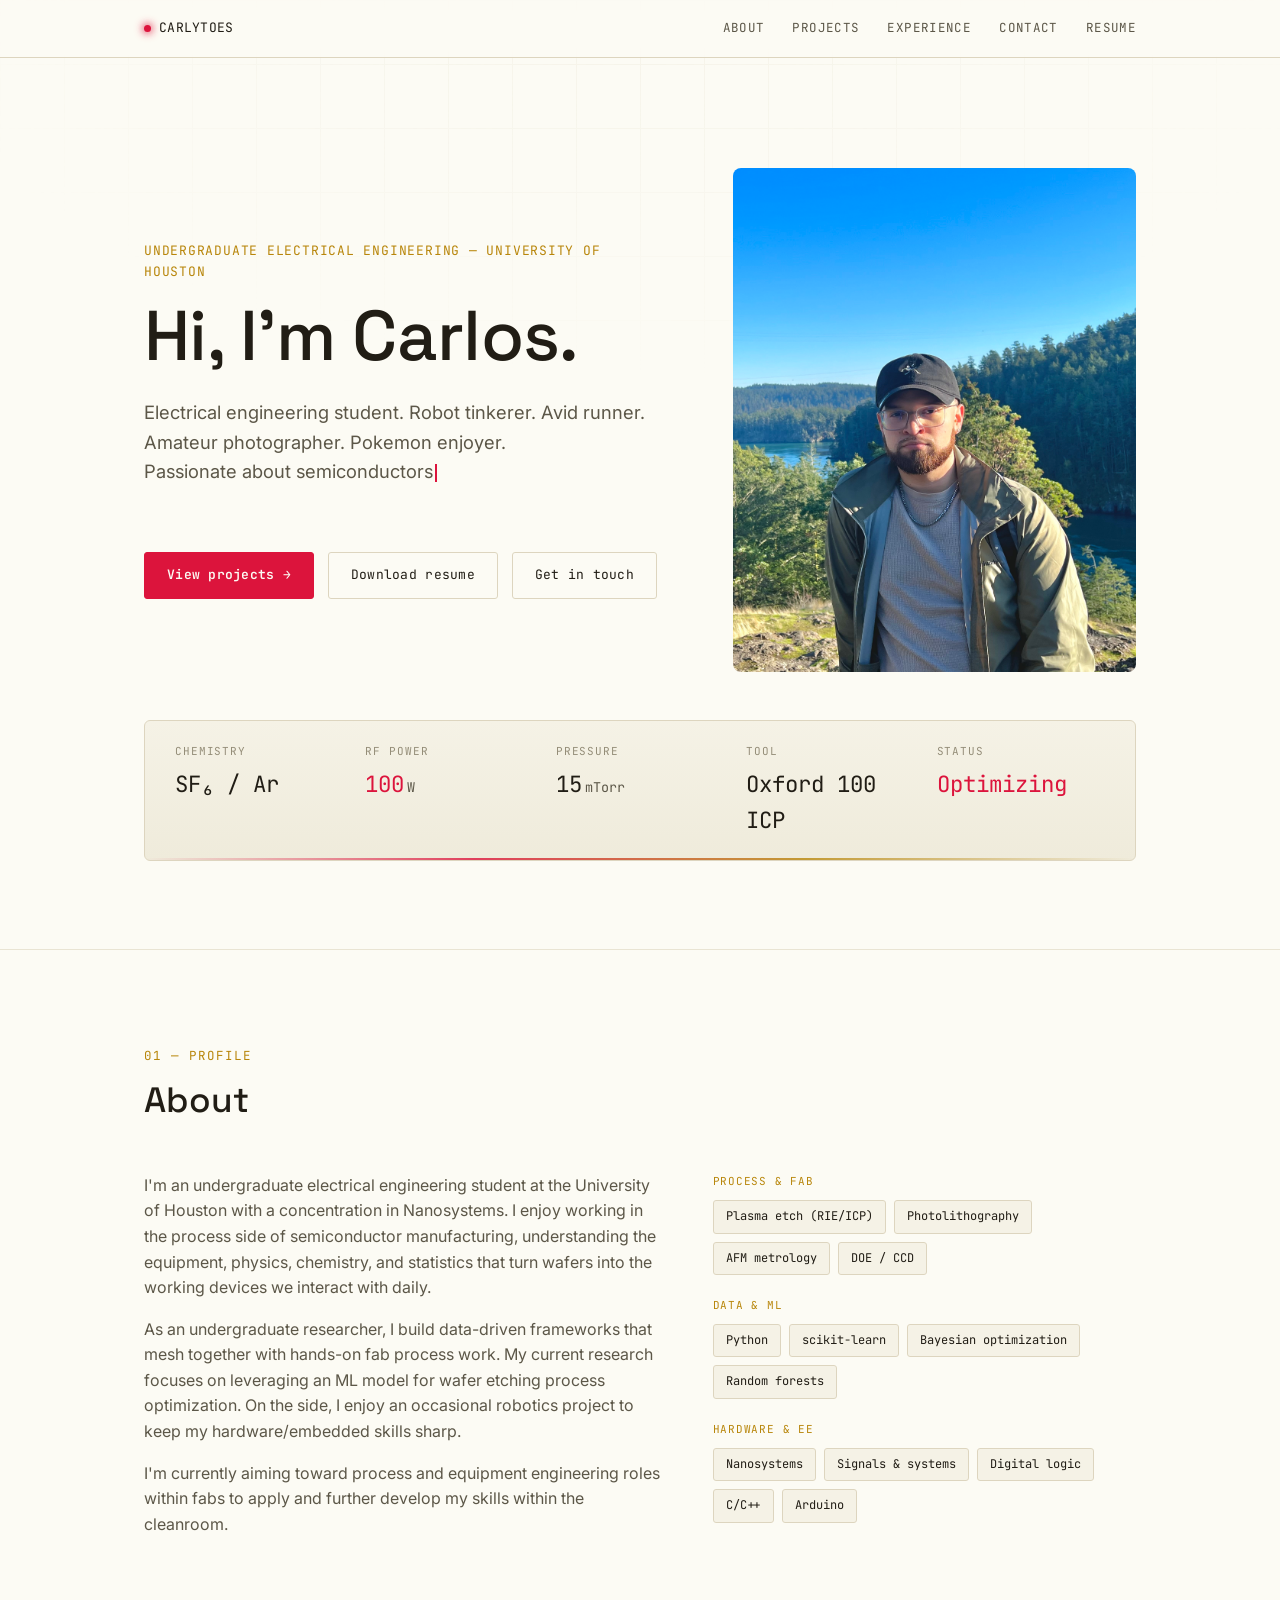
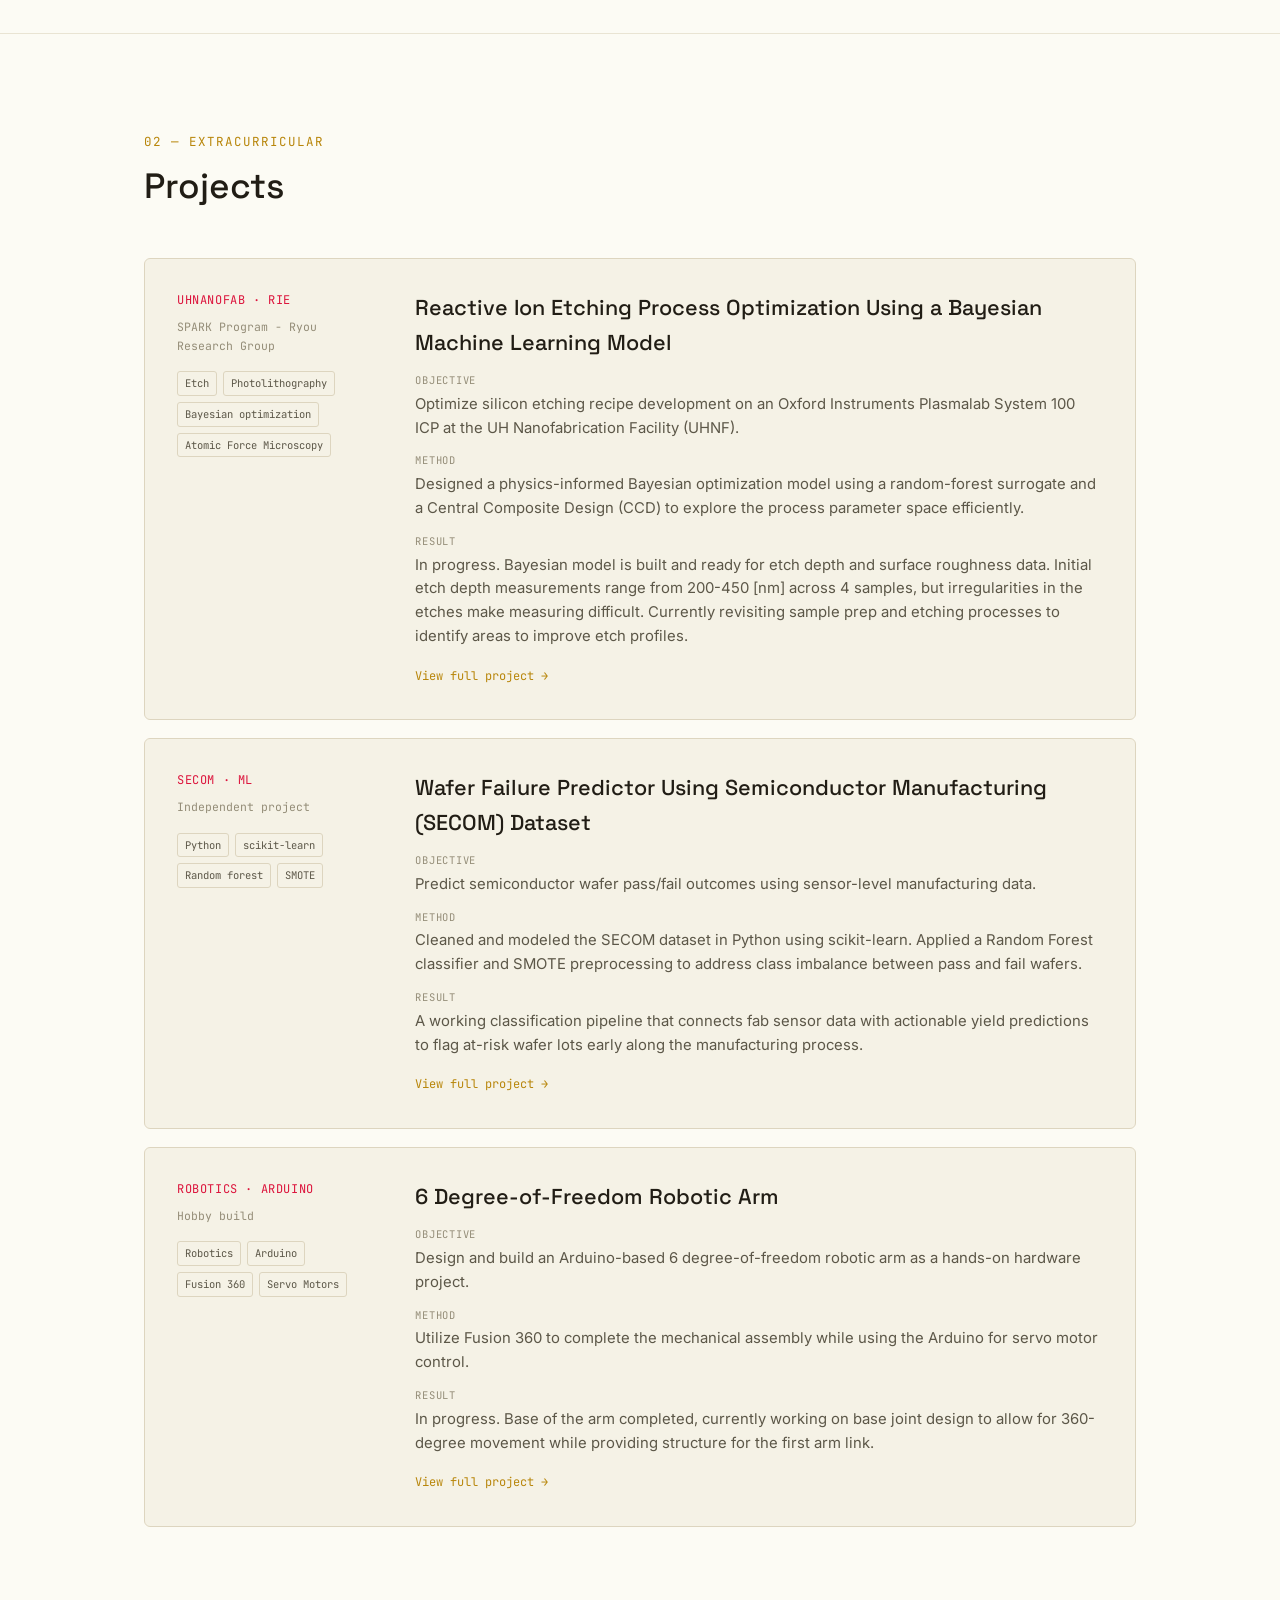
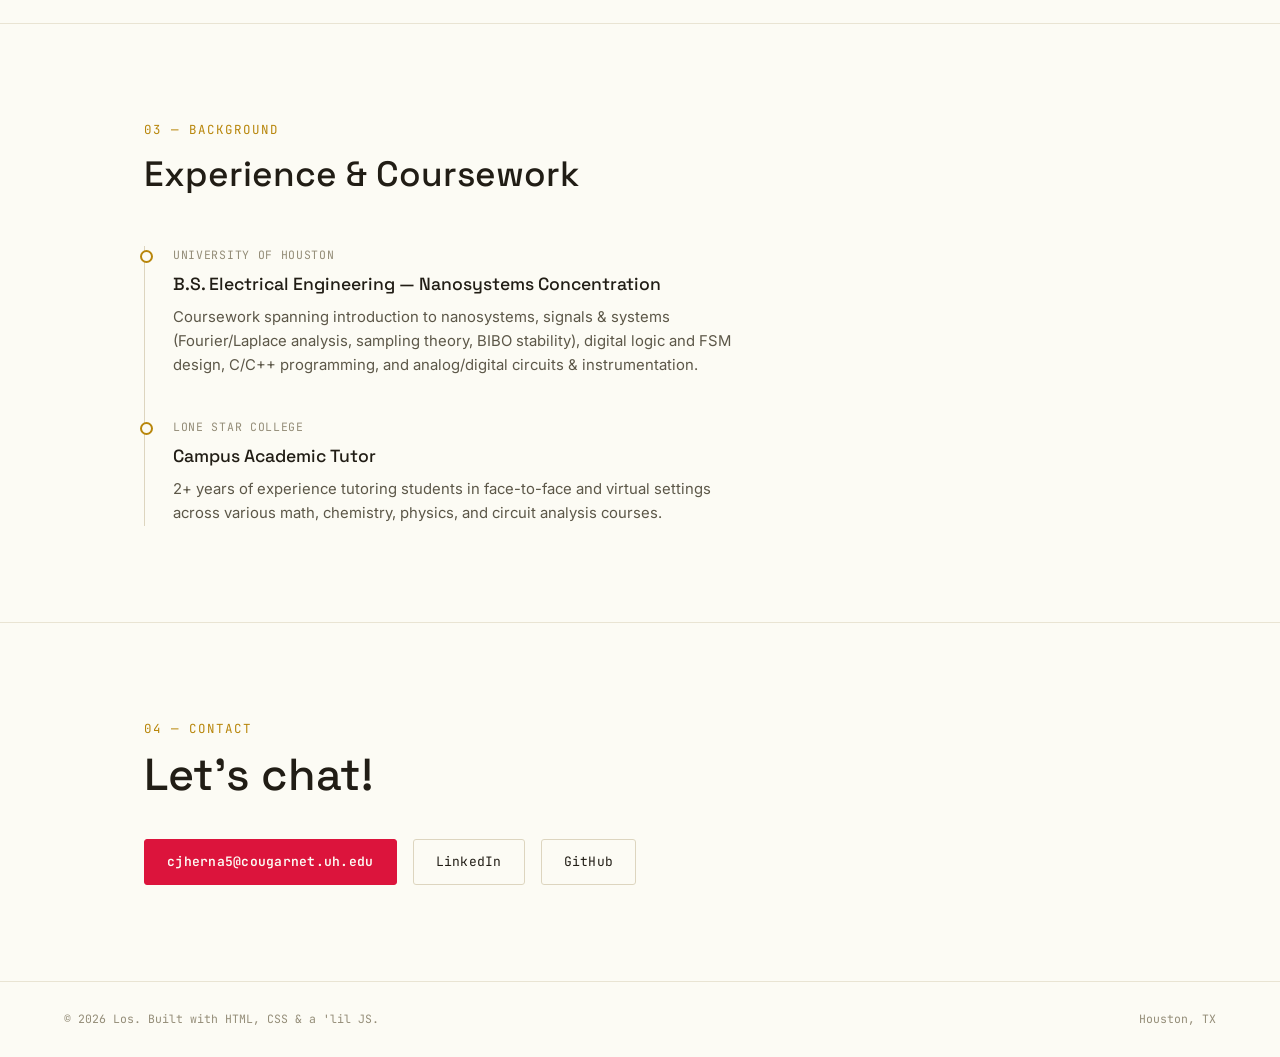
==== index.html @ d2bca40d "Arm content update." ====
<!DOCTYPE html>
<html lang="en">
<head>
<meta charset="UTF-8">
<meta name="viewport" content="width=device-width, initial-scale=1.0">
<title>Carlos Hernandez</title>
<meta name="description" content="Portfolio of Los, undergraduate electrical engineering student (Nanosystems) pursuing process and equipment engineering roles in semiconductor fabrication.">

<link rel="preconnect" href="https://fonts.googleapis.com">
<link rel="preconnect" href="https://fonts.gstatic.com" crossorigin>
<link href="https://fonts.googleapis.com/css2?family=Space+Grotesk:wght@500;600&family=Inter:wght@400;500;600&family=JetBrains+Mono:wght@400;500&display=swap" rel="stylesheet">

<link rel="stylesheet" href="style.css">
</head>
<body>

<nav class="nav">
  <div class="wrap nav-inner">
    <a href="#top" class="nav-id"><span class="dot"></span> CARLYTOES</a>
    <ul class="nav-links">
      <li><a href="#about">About</a></li>
      <li><a href="#projects">Projects</a></li>
      <li><a href="#experience">Experience</a></li>
      <li><a href="#contact">Contact</a></li>
      <li><a href="assets/resume.pdf">Resume</a></li>
    </ul>
  </div>
</nav>

<main id="top">

  <!-- HERO -->
  <header class="hero">
    <div class="wrap">
  <div class="hero-top">
    <div class="hero-intro">
      <div class="hero-eyebrow reveal">UNDERGRADUATE ELECTRICAL ENGINEERING — UNIVERSITY OF HOUSTON</div>
      <h1 class="reveal">Hi, I'm Carlos.</h1>
      <p class="hero-sub" id="typing-target">
        Electrical engineering student. Robot tinkerer. Avid runner. Amateur photographer. Pokemon enjoyer. 
      <br>
	Passionate about semiconductors and nanofabrication.
      <br>
	Currently working with tiny things @ UH Nanofab. 
      </p>
      <div class="hero-actions reveal">
        <a href="#projects" class="btn primary">View projects →</a>
        <a href="assets/resume.pdf" class="btn">Download resume</a>
        <a href="#contact" class="btn">Get in touch</a>
      </div>
    </div>

    <div class="hero-photo reveal">
      <img src="assets/pic.jpeg" alt="Headshot">
    </div>
  </div>

      <div class="readout reveal">
        <div class="readout-item">
          <div class="label">Chemistry</div>
          <div class="value">SF₆ / Ar</div>
        </div>
        <div class="readout-item glow">
          <div class="label">RF Power</div>
          <div class="value">100<span class="unit">W</span></div>
        </div>
        <div class="readout-item">
          <div class="label">Pressure</div>
          <div class="value">15<span class="unit">mTorr</span></div>
        </div>
        <div class="readout-item">
          <div class="label">Tool</div>
          <div class="value">Oxford 100 ICP</div>
        </div>
        <div class="readout-item glow">
          <div class="label">Status</div>
          <div class="value">Optimizing</div>
        </div>
      </div>
    </div>
  </header>

  <!-- ABOUT -->
  <section id="about">
    <div class="wrap">
      <div class="section-head reveal">
        <div>
          <div class="section-tag">01 — Profile</div>
          <h2>About</h2>
        </div>
      </div>

      <div class="about-grid">
        <div class="reveal">
          <p>
            I'm an undergraduate electrical engineering student at the University of
            Houston with a concentration in Nanosystems. I enjoy working in the process
            side of semiconductor manufacturing, understanding the equipment, physics,
	    chemistry, and statistics that turn wafers into the working devices we
	    interact with daily.
          </p>
          <p>
            As an undergraduate researcher, I build data-driven frameworks that mesh
	    together with hands-on fab process work. My current research focuses on
	    leveraging an ML model for wafer etching process optimization. On the side,
	    I enjoy an occasional robotics project to keep my hardware/embedded skills sharp.
          </p>
          <p>
            I'm currently aiming toward process and equipment engineering roles within fabs
	    to apply and further develop my skills within the cleanroom.
          </p>
        </div>

        <div class="reveal">
          <div class="skill-block">
            <div class="k">Process &amp; Fab</div>
            <div class="pill-row">
              <span class="pill">Plasma etch (RIE/ICP)</span>
              <span class="pill">Photolithography</span>
              <span class="pill">AFM metrology</span>
              <span class="pill">DOE / CCD</span>
            </div>
          </div>
          <div class="skill-block">
            <div class="k">Data &amp; ML</div>
            <div class="pill-row">
              <span class="pill">Python</span>
              <span class="pill">scikit-learn</span>
              <span class="pill">Bayesian optimization</span>
              <span class="pill">Random forests</span>
            </div>
          </div>
          <div class="skill-block">
            <div class="k">Hardware &amp; EE</div>
            <div class="pill-row">
              <span class="pill">Nanosystems</span>
	      <span class="pill">Signals &amp; systems</span>
              <span class="pill">Digital logic</span>
              <span class="pill">C/C++</span>
              <span class="pill">Arduino</span>
            </div>
          </div>
        </div>
      </div>
    </div>
  </section>

  <!-- PROJECTS -->
  <section id="projects">
    <div class="wrap">
      <div class="section-head reveal">
        <div>
          <div class="section-tag">02 — EXTRACURRICULAR</div>
          <h2>Projects</h2>
        </div>
        <p class="section-desc">   </p>
      </div>

      <div class="log stagger">

        <article class="log-entry reveal">
	 <a class="card-link" href="project-rie.html" aria-label="Read full case study: RIE Process Optimization of Silicon"></a>
          <div class="log-meta">
            <div class="log-id">UHNANOFAB · RIE</div>
            <div class="log-date">SPARK Program - Ryou Research Group</div>
            <div class="log-tags">
              <span class="tag">Etch</span>
              <span class="tag">Photolithography</span>
              <span class="tag">Bayesian optimization</span>
              <span class="tag">Atomic Force Microscopy</span>
            </div>
          </div>
          <div class="log-body">
            <h3>Reactive Ion Etching Process Optimization Using a Bayesian Machine Learning Model</h3>
            <div class="log-row">
              <span class="k">Objective</span>
              <span class="v">Optimize silicon etching recipe development on an Oxford Instruments Plasmalab System 100 ICP at the UH Nanofabrication Facility (UHNF).</span>
            </div>
            <div class="log-row">
              <span class="k">Method</span>
              <span class="v">Designed a physics-informed Bayesian optimization model using a random-forest surrogate and a Central Composite Design (CCD) to explore the process parameter space efficiently.</span>
            </div>
            <div class="log-row">
              <span class="k">Result</span>
              <span class="v">In progress. Bayesian model is built and ready for etch depth and surface roughness data. Initial etch depth measurements range from 200-450 [nm] across 4 samples, but irregularities in the etches make measuring difficult. Currently revisiting sample prep and etching processes to identify areas to improve etch profiles.</span>
	    <div class="log-links">
	     <a href="project-rie.html">View full project →</a>
            </div>
          </div>
        </article>

        <article class="log-entry reveal">
	 <a class="card-link" href="project-secom.html" aria-label="Read full case study: Wafer Failure Prediction on the SECOM Dataset"></a>
          <div class="log-meta">
            <div class="log-id">SECOM · ML</div>
            <div class="log-date">Independent project</div>
            <div class="log-tags">
              <span class="tag">Python</span>
	      <span class="tag">scikit-learn</span>
              <span class="tag">Random forest</span>
              <span class="tag">SMOTE</span>
            </div>
          </div>
          <div class="log-body">
            <h3>Wafer Failure Predictor Using Semiconductor Manufacturing (SECOM) Dataset</h3>
            <div class="log-row">
              <span class="k">Objective</span>
              <span class="v">Predict semiconductor wafer pass/fail outcomes using sensor-level manufacturing data.</span>
            </div>
            <div class="log-row">
              <span class="k">Method</span>
              <span class="v">Cleaned and modeled the SECOM dataset in Python using scikit-learn. Applied a Random Forest classifier and SMOTE preprocessing to address class imbalance between pass and fail wafers.</span>
            </div>
            <div class="log-row">
              <span class="k">Result</span>
              <span class="v">A working classification pipeline that connects fab sensor data with actionable yield predictions to flag
at-risk wafer lots early along the manufacturing process.</span>
	     <div class="log-links">
	      <a href="project-secom.html">View full project →</a>
            </div>
          </div>
        </article>

        <article class="log-entry reveal">
	 <a class="card-link" href="project-arm.html" aria-label="Read full case study: Robotic Arm Build"></a>
          <div class="log-meta">
            <div class="log-id">ROBOTICS · ARDUINO</div>
            <div class="log-date">Hobby build</div>
            <div class="log-tags">
              <span class="tag">Robotics</span>
              <span class="tag">Arduino</span>
              <span class="tag">Fusion 360</span>
              <span class="tag">Servo Motors</span>
            </div>
          </div>
          <div class="log-body">
            <h3>6 Degree-of-Freedom Robotic Arm</h3>
            <div class="log-row">
              <span class="k">Objective</span>
              <span class="v">Design and build an Arduino-based 6 degree-of-freedom robotic arm as a hands-on hardware project.</span>
            </div>
            <div class="log-row">
              <span class="k">Method</span>
              <span class="v">Utilize Fusion 360 to complete the mechanical assembly while using the Arduino for servo motor control.</span>
            </div>
            <div class="log-row">
              <span class="k">Result</span>
              <span class="v">In progress. Base of the arm completed, currently working on base joint design to allow for 360-degree movement while providing structure for the first arm link.</span>
	    <div class="log-links">
	     <a href="project-arm.html">View full project →</a>
            </div>
          </div>
        </article>

      </div>
    </div>
  </section>

  <!-- EXPERIENCE -->
  <section id="experience">
    <div class="wrap">
      <div class="section-head reveal">
        <div>
          <div class="section-tag">03 — Background</div>
          <h2>Experience &amp; Coursework</h2>
        </div>
      </div>

      <div class="timeline">
        <div class="tl-item reveal">
          <div class="tl-when">University of Houston</div>
          <h3>B.S. Electrical Engineering — Nanosystems Concentration</h3>
          <p>Coursework spanning introduction to nanosystems, signals &amp; systems (Fourier/Laplace analysis, sampling theory, BIBO stability), digital logic and FSM design, C/C++ programming, and analog/digital circuits &amp; instrumentation.</p>
        </div>
        <div class="tl-item reveal">
          <div class="tl-when">Lone Star College</div>
          <h3>Campus Academic Tutor</h3>
          <p>2+ years of experience tutoring students in face-to-face and virtual settings across various math, chemistry, physics,
	  and circuit analysis courses.</p>
        </div>
      </div>
    </div>
  </section>

  <!-- CONTACT -->
  <section id="contact">
    <div class="wrap contact">
      <div class="reveal">
        <div class="section-tag">04 — Contact</div>
        <h2>Let's chat!</h2>
        <div class="contact-links">
          <a href="mailto:cjherna5@cougarnet.uh.edu" class="btn primary">cjherna5@cougarnet.uh.edu</a>
          <a href="https://linkedin.com/in/carlitos" class="btn">LinkedIn</a>
          <a href="https://github.com/carIytoes" class="btn">GitHub</a>
        </div>
      </div>
    </div>
  </section>

</main>

<footer>
  <span>© 2026 Los. Built with HTML, CSS &amp; a 'lil JS.</span>
  <span>Houston, TX</span>
</footer>

<script src="script.js"></script>
</body>
</html>
---- style.css ----
/* =========================================================
   TOKENS
   ========================================================= */
:root {
 --bg: #fcfbf4;
 --panel: #f5f2e6;
 --panel-2: #efebdb;
 --line: #ddd5bf;
 --line-soft: #e9e4d3;

 --ink: #211d15;
 --ink-dim: #5c5748;
 --ink-faint: #948d78;

 --accent: #dc143c;		/* crimson */
 --accent-dim: #a10e2c;
 --accent-2: #b8860b;		/* goldenrod */

  --font-display: 'Space Grotesk', sans-serif;
  --font-body: 'Inter', sans-serif;
  --font-mono: 'JetBrains Mono', monospace;

  --container: 1120px;
  --pad: clamp(20px, 5vw, 64px);
}

* { box-sizing: border-box; }

html {
  scroll-behavior: smooth;
}

@media (prefers-reduced-motion: reduce) {
  html { scroll-behavior: auto; }
  * { animation-duration: 0.001ms !important; animation-iteration-count: 1 !important; transition-duration: 0.001ms !important; }
}

body {
  margin: 0;
  background: var(--bg);
  color: var(--ink);
  font-family: var(--font-body);
  font-size: 16px;
  line-height: 1.6;
  -webkit-font-smoothing: antialiased;
}

a { color: inherit; }

.wrap {
  max-width: var(--container);
  margin: 0 auto;
  padding-left: var(--pad);
  padding-right: var(--pad);
}

/* Faint procedural texture: cleanroom grid */
body::before {
  content: "";
  position: fixed;
  inset: 0;
  pointer-events: none;
  background-image:
    linear-gradient(var(--line-soft) 1px, transparent 1px),
    linear-gradient(90deg, var(--line-soft) 1px, transparent 1px);
  background-size: 64px 64px;
  opacity: 0.35;
  mask-image: radial-gradient(ellipse 80% 60% at 50% 0%, black 0%, transparent 70%);
  z-index: 0;
}

/* =========================================================
   NAVIGATION BAR
   ========================================================= */
.nav {			
  position: sticky;
  top: 0;
  z-index: 50;
  backdrop-filter: blur(10px);
  background: rgba(252, 251, 244, 0.85);
  border-bottom: 1px solid var(--line);
}

.nav-inner {
  display: flex;
  align-items: center;
  justify-content: space-between;
  padding-top: 18px;
  padding-bottom: 18px;
}

.nav-id {
  font-family: var(--font-mono);
  font-size: 13px;
  letter-spacing: 0.02em;
  color: var(--ink);
  text-decoration: none;
  display: flex;
  align-items: center;
  gap: 8px;
}

.nav-id .dot {
  width: 7px;
  height: 7px;
  border-radius: 50%;
  background: var(--accent);
  box-shadow: 0 0 8px 1px var(--accent);
  animation: pulse-dot 2.4s ease-in-out infinite;
}

@keyframes pulse-dot {
  0%, 100% { opacity: 1; }
  50% { opacity: 0.35; }
}

.nav-links {
  display: flex;
  gap: 28px;
  list-style: none;
  margin: 0;
  padding: 0;
  font-family: var(--font-mono);
  font-size: 12.5px;
  letter-spacing: 0.03em;
  text-transform: uppercase;
}

.nav-links a {
  text-decoration: none;
  color: var(--ink-dim);
  transition: color 0.2s ease;
  border-bottom: 1px solid transparent;
  padding-bottom: 2px;
}

.nav-links a:hover,
.nav-links a:focus-visible {
  color: var(--accent-2);
  border-bottom-color: var(--accent-2);
}

/* =========================================================
   HERO — equipment readout panel
   ========================================================= */
.hero {
  position: relative;
  z-index: 1;
  padding-top: clamp(56px, 10vw, 110px);
  padding-bottom: clamp(48px, 8vw, 88px);
}

.hero-eyebrow {
  font-family: var(--font-mono);
  font-size: 13px;
  color: var(--accent-2);
  letter-spacing: 0.06em;
  text-transform: uppercase;
  margin-bottom: 18px;
}

.hero h1 {
  font-family: var(--font-display);
  font-weight: 500;
  font-size: clamp(2.4rem, 6vw, 4.4rem);
  line-height: 1.05;
  letter-spacing: -0.01em;
  margin: 0 0 24px;
  max-width: 16ch;
}

.hero h1 em {
  font-style: normal;
  color: var(--accent);
}

.typing-cursor {
  display: inline-block;
  width: 2px;
  height: 1em;
  background: var(--accent);
  margin-left: 2px;
  vertical-align: text-bottom;
  animation: blink-cursor 0.8s steps(1) infinite;
}

@keyframes blink-cursor {
  0%, 50% { opacity: 1; }
  50.01%, 100% { opacity: 0; }
}

.hero-sub {
  font-size: clamp(1rem, 1.6vw, 1.15rem);
  color: var(--ink-dim);
  max-width: 52ch;
  margin: 0 0 36px;
}

.hero-actions {
  display: flex;
  gap: 14px;
  flex-wrap: wrap;
  margin-bottom: 56px;
}

.hero-top {
  display: grid;
  grid-template-columns: 1.3fr 1fr;
  gap: clamp(28px, 5vw, 64px);
  align-items: center;
  margin-bottom: 48px;
}

.hero-intro .hero-actions {
  margin-bottom: 0;
}

.hero-photo {
  position: relative;
  overflow: hidden;
  border-radius: 8px;
}

.hero-photo img {
  display: block;
  width: 100%;
  aspect-ratio: 4 / 5;
  object-fit: cover;
  object-position: 80% 50%;
  transform: scale(1.15);
  border-radius: 8px;
  border: 1px solid var(--line);
  box-shadow: 0 24px 60px -24px rgba(0, 0, 0, 0.35);
}

/* corner-bracket accents, echoing the instrumentation theme */
.hero-photo::before,
.hero-photo::after {
  content: "";
  position: absolute;
  width: 22px;
  height: 22px;
  border: 2px solid var(--accent);
  pointer-events: none;
}

.hero-photo::before {
  top: -10px;
  left: -10px;
  border-right: none;
  border-bottom: none;
}

.hero-photo::after {
  bottom: -10px;
  right: -10px;
  border-left: none;
  border-top: none;
}

@media (max-width: 780px) {
  .hero-top {
    grid-template-columns: 1fr;
  }
  .hero-photo {
    order: -1;
    max-width: 280px;
    margin: 0 auto;
  }
}

.btn {
  font-family: var(--font-mono);
  font-size: 13px;
  letter-spacing: 0.02em;
  text-decoration: none;
  padding: 12px 22px;
  border-radius: 3px;
  border: 1px solid var(--line);
  color: var(--ink);
  transition: border-color 0.2s ease, transform 0.2s ease, background 0.2s ease;
  display: inline-flex;
  align-items: center;
  gap: 8px;
}

.btn.primary {
  background: var(--accent);
  color: #fcfbf4;
  border-color: var(--accent);
  font-weight: 600;
}

.btn.primary:hover { transform: translateY(-1px); box-shadow: 0 6px 24px -8px var(--accent); }
.btn:hover { border-color: var(--accent-2); transform: translateY(-1px); }

/* Readout panel */
.readout {
  border: 1px solid var(--line);
  background: linear-gradient(180deg, var(--panel), var(--panel-2));
  border-radius: 6px;
  padding: 22px clamp(18px, 3vw, 30px);
  display: grid;
  grid-template-columns: repeat(auto-fit, minmax(150px, 1fr));
  gap: 22px;
  position: relative;
  overflow: hidden;
}

.readout::after {
  content: "";
  position: absolute;
  left: 0; right: 0; bottom: 0;
  height: 2px;
  background: linear-gradient(90deg, transparent, var(--accent), var(--accent-2), transparent);
  animation: sweep 5s linear infinite;
  opacity: 0.8;
}

@keyframes sweep {
  0% { transform: translateX(-100%); }
  100% { transform: translateX(100%); }
}

.readout-item .label {
  font-family: var(--font-mono);
  font-size: 11px;
  color: var(--ink-faint);
  text-transform: uppercase;
  letter-spacing: 0.08em;
  margin-bottom: 6px;
}

.readout-item .value {
  font-family: var(--font-mono);
  font-size: clamp(1.1rem, 2vw, 1.4rem);
  color: var(--ink);
}

.readout-item .value .unit {
  font-size: 0.6em;
  color: var(--ink-dim);
  margin-left: 3px;
}

.readout-item.glow .value { color: var(--accent); }

/* =========================================================
   SECTION SCAFFOLDING
   ========================================================= */
section {
  position: relative;
  z-index: 1;
  padding-top: clamp(56px, 8vw, 96px);
  padding-bottom: clamp(56px, 8vw, 96px);
  border-top: 1px solid var(--line-soft);
}

.section-head {
  display: flex;
  align-items: baseline;
  justify-content: space-between;
  gap: 24px;
  margin-bottom: 44px;
  flex-wrap: wrap;
}

.section-tag {
  font-family: var(--font-mono);
  font-size: 12.5px;
  color: var(--accent-2);
  text-transform: uppercase;
  letter-spacing: 0.08em;
}

.section-head h2 {
  font-family: var(--font-display);
  font-weight: 500;
  font-size: clamp(1.6rem, 3vw, 2.2rem);
  margin: 6px 0 0;
}

.section-desc {
  color: var(--ink-dim);
  max-width: 46ch;
  font-size: 0.95rem;
}

/* =========================================================
   REVEAL ANIMATION
   ========================================================= */
.reveal {
  opacity: 0;
  transform: translateY(22px);
  transition: opacity 0.7s cubic-bezier(0.2, 0.6, 0.2, 1), transform 0.7s cubic-bezier(0.2, 0.6, 0.2, 1);
}

.reveal.is-visible {
  opacity: 1;
  transform: translateY(0);
}

/* stagger children */
.stagger .reveal:nth-child(1) { transition-delay: 0s; }
.stagger .reveal:nth-child(2) { transition-delay: 0.09s; }
.stagger .reveal:nth-child(3) { transition-delay: 0.18s; }
.stagger .reveal:nth-child(4) { transition-delay: 0.27s; }

/* =========================================================
   PROJECTS — run log entries
   ========================================================= */
.log {
  display: flex;
  flex-direction: column;
  gap: 18px;
}

.log-entry {
  position: relative;
  cursor: pointer;
  border: 1px solid var(--line);
  background: var(--panel);
  border-radius: 6px;
  padding: clamp(20px, 3vw, 32px);
  display: grid;
  grid-template-columns: 200px 1fr;
  gap: clamp(16px, 3vw, 40px);
  transition: border-color 0.25s ease, background 0.25s ease;
}

.log-entry:hover {
  border-color: var(--accent-dim);
  background: var(--panel-2);
}

.log-meta {
  font-family: var(--font-mono);
}

.log-id {
  font-size: 12px;
  color: var(--accent);
  letter-spacing: 0.05em;
  margin-bottom: 8px;
}

.log-date {
  font-size: 11.5px;
  color: var(--ink-faint);
  margin-bottom: 16px;
}

.log-tags {
  display: flex;
  flex-wrap: wrap;
  gap: 6px;
}

.tag {
  font-size: 10.5px;
  font-family: var(--font-mono);
  color: var(--ink-dim);
  border: 1px solid var(--line);
  border-radius: 3px;
  padding: 3px 7px;
  white-space: nowrap;
}

.log-body h3 {
  font-family: var(--font-display);
  font-weight: 500;
  font-size: 1.35rem;
  margin: 0 0 12px;
}

.log-row {
  margin-bottom: 12px;
  font-size: 0.93rem;
}

.log-row:last-child { margin-bottom: 0; }

.log-row .k {
  font-family: var(--font-mono);
  font-size: 10.5px;
  color: var(--ink-faint);
  text-transform: uppercase;
  letter-spacing: 0.07em;
  display: block;
  margin-bottom: 4px;
}

.log-row .v {
  color: var(--ink-dim);
}

.log-links {
  position: relative;
  z-indez: 2;
  margin-top: 18px;
  display: flex;
  gap: 16px;
}

.log-links a {
  font-family: var(--font-mono);
  font-size: 12px;
  color: var(--accent-2);
  text-decoration: none;
  border-bottom: 1px solid transparent;
}

.log-links a:hover { border-bottom-color: var(--accent-2); }

.card-link {
  position: absolute;
  inset: 0;
  z-index: 1;
}

@media (max-width: 720px) {
  .log-entry { grid-template-columns: 1fr; }
}

/* =========================================================
   EXPERIENCE — timeline
   ========================================================= */
.timeline {
  position: relative;
  padding-left: 28px;
  border-left: 1px solid var(--line);
}

.tl-item {
  position: relative;
  padding-bottom: 40px;
}

.tl-item:last-child { padding-bottom: 0; }

.tl-item::before {
  content: "";
  position: absolute;
  left: -33px;
  top: 4px;
  width: 9px;
  height: 9px;
  border-radius: 50%;
  background: var(--bg);
  border: 2px solid var(--accent-2);
}

.tl-when {
  font-family: var(--font-mono);
  font-size: 11.5px;
  color: var(--ink-faint);
  text-transform: uppercase;
  letter-spacing: 0.06em;
  margin-bottom: 6px;
}

.tl-item h3 {
  font-family: var(--font-display);
  font-weight: 500;
  font-size: 1.1rem;
  margin: 0 0 8px;
}

.tl-item p {
  color: var(--ink-dim);
  font-size: 0.93rem;
  max-width: 62ch;
  margin: 0;
}

/* =========================================================
   ABOUT / SKILLS grid
   ========================================================= */
.about-grid {
  display: grid;
  grid-template-columns: 1.1fr 0.9fr;
  gap: clamp(24px, 4vw, 64px);
  align-items: start;
}

.about-grid p {
  color: var(--ink-dim);
  margin: 0 0 16px;
}

.about-grid p:last-child { margin-bottom: 0; }

.skill-block { margin-bottom: 22px; }
.skill-block:last-child { margin-bottom: 0; }

.skill-block .k {
  font-family: var(--font-mono);
  font-size: 11px;
  color: var(--accent-2);
  text-transform: uppercase;
  letter-spacing: 0.07em;
  margin-bottom: 10px;
}

.pill-row {
  display: flex;
  flex-wrap: wrap;
  gap: 8px;
}

.pill {
  font-family: var(--font-mono);
  font-size: 12px;
  color: var(--ink);
  background: var(--panel);
  border: 1px solid var(--line);
  padding: 6px 12px;
  border-radius: 3px;
}

@media (max-width: 780px) {
  .about-grid { grid-template-columns: 1fr; }
}

/* =========================================================
   CONTACT / FOOTER
   ========================================================= */
.contact {
  text-align: left;
}

.contact h2 {
  font-family: var(--font-display);
  font-weight: 500;
  font-size: clamp(1.8rem, 4vw, 2.8rem);
  max-width: 18ch;
  margin: 0 0 28px;
}

.contact-links {
  display: flex;
  gap: 16px;
  flex-wrap: wrap;
}

footer {
  border-top: 1px solid var(--line-soft);
  padding: 28px var(--pad);
  font-family: var(--font-mono);
  font-size: 11.5px;
  color: var(--ink-faint);
  display: flex;
  justify-content: space-between;
  flex-wrap: wrap;
  gap: 8px;
  position: relative;
  z-index: 1;
}

/* =========================================================
   PROJECT DETAIL PAGES
   ========================================================= */
.back-link {
  display: inline-flex;
  align-items: center;
  gap: 6px;
  font-family: var(--font-mono);
  font-size: 12.5px;
  text-decoration: none;
  color: var(--ink-dim);
  border-bottom: 1px solid transparent;
}

.back-link:hover { color: var(--accent-2); border-bottom-color: var(--accent-2); }

.detail-hero {
  padding-top: clamp(40px, 7vw, 72px);
  padding-bottom: clamp(32px, 5vw, 56px);
}

.detail-id {
  font-family: var(--font-mono);
  font-size: 12.5px;
  color: var(--accent);
  letter-spacing: 0.05em;
  margin: 24px 0 14px;
}

.detail-hero h1 {
  font-family: var(--font-display);
  font-weight: 500;
  font-size: clamp(2rem, 4.5vw, 3.2rem);
  line-height: 1.1;
  margin: 0 0 18px;
  max-width: 20ch;
}

.detail-meta {
  display: flex;
  flex-wrap: wrap;
  align-items: center;
  gap: 14px;
  color: var(--ink-faint);
  font-family: var(--font-mono);
  font-size: 12px;
}

.detail-tags {
  display: flex;
  flex-wrap: wrap;
  gap: 6px;
}

.prose {
  max-width: 72ch;
  padding-top: 8px;
  padding-bottom: clamp(48px, 8vw, 88px);
}

.detail-body {
  display: grid;
  grid-template-columns: 1fr 1.1fr;
  gap: clamp(32px, 5vw, 64px);
  align-items: start;
  padding-bottom: clamp(48px, 8vw, 88px);
}

.detail-body .prose {
  padding-bottom: 0;
}

.detail-media {
  display: flex;
  flex-direction: column;
  gap: 32px;
}

.detail-media--sticky {
  position: sticky;
  top: 90px;
}

@media (max-width: 900px) {
  .detail-media--sticky {
    position: static;
  }
}

.media-slot {
  border: 1px solid var(--line);
  background: var(--panel);
  border-radius: 6px;
  display: flex;
  align-items: center;
  justify-content: center;
  overflow: hidden;
}

.media-item {
  display: flex;
  flex-direction: column;
  gap: 8px;
}

.media-caption {
  font-family: var(--font-mono);
  font-size: 11.5px;
  color: var(--ink-faint);
  margin: 0;
  line-height: 1.5;
  text-align: center;
}

.media-slot img,
.media-slot video {
  width: 100%;
  height: auto;
  object-fit: contain;
  display: block;
}

.media-slot-label {
  font-family: var(--font-mono);
  font-size: 11.5px;
  color: var(--ink-faint);
  text-transform: uppercase;
  letter-spacing: 0.06em;
}

@media (max-width: 900px) {
  .detail-body {
    grid-template-columns: 1fr;
  }
  .detail-media {
    position: static;
    flex-direction: row;
    flex-wrap: wrap;
  }
  .media-slot {
    flex: 1 1 200px;
  }
}

.prose h2 {
  font-family: var(--font-display);
  font-weight: 500;
  font-size: 1.4rem;
  margin: 48px 0 16px;
}

.prose h2:first-child { margin-top: 0; }

.prose p {
  color: var(--ink-dim);
  margin: 0 0 16px;
}

.prose ul {
  color: var(--ink-dim);
  padding-left: 20px;
  margin: 0 0 16px;
}

.prose li { margin-bottom: 8px; }

.prose strong { color: var(--ink); }

.prose a {
  color: var(--accent-2);
  text-decoration: underline;
  text-underline-offset: 2px;
  text-decoration-color: var(--line);
  transition: text-decoration-color 0.2s ease, color 0.2s ease;
}

.prose a:hover {
  color: var(--accent);
  text-decoration-color: var(--accent);
}

.callout {
  border: 1px dashed var(--line);
  background: var(--panel);
  border-radius: 6px;
  padding: 16px 20px;
  margin: 24px 0;
}

.callout .label {
  font-family: var(--font-mono);
  font-size: 11px;
  color: var(--accent);
  text-transform: uppercase;
  letter-spacing: 0.07em;
  margin-bottom: 8px;
}

.callout p {
  margin: 0;
  font-size: 0.9rem;
}

.callout-img {
  width: 100%;
  height: auto;
  border-radius: 4px;
  margin-top: 14px;
  display: block;
}

.detail-footer-nav {
  padding-top: 32px;
  border-top: 1px solid var(--line-soft);
}

/* =========================================================
   LIGHTBOX
   ========================================================= */
.media-slot img {
  cursor: zoom-in;
}

.lightbox {
  position: fixed;
  inset: 0;
  background: rgba(10, 10, 10, 0.92);
  display: flex;
  align-items: center;
  justify-content: center;
  padding: 40px;
  z-index: 100;
  opacity: 0;
  pointer-events: none;
  transition: opacity 0.25s ease;
}

.lightbox.is-open {
  opacity: 1;
  pointer-events: auto;
}

.lightbox img {
  max-width: 100%;
  max-height: 100%;
  border-radius: 6px;
  box-shadow: 0 24px 80px -20px rgba(0, 0, 0, 0.6);
}

.lightbox-close {
  position: absolute;
  top: 24px;
  right: 24px;
  width: 40px;
  height: 40px;
  border-radius: 50%;
  border: 1px solid rgba(255, 255, 255, 0.4);
  background: none;
  color: #fff;
  font-size: 18px;
  cursor: pointer;
  display: flex;
  align-items: center;
  justify-content: center;
  transition: background 0.2s ease;
}

.lightbox-close:hover {
  background: rgba(255, 255, 255, 0.15);
}

/* focus visibility */
a:focus-visible, button:focus-visible {
  outline: 2px solid var(--accent-2);
  outline-offset: 3px;
}
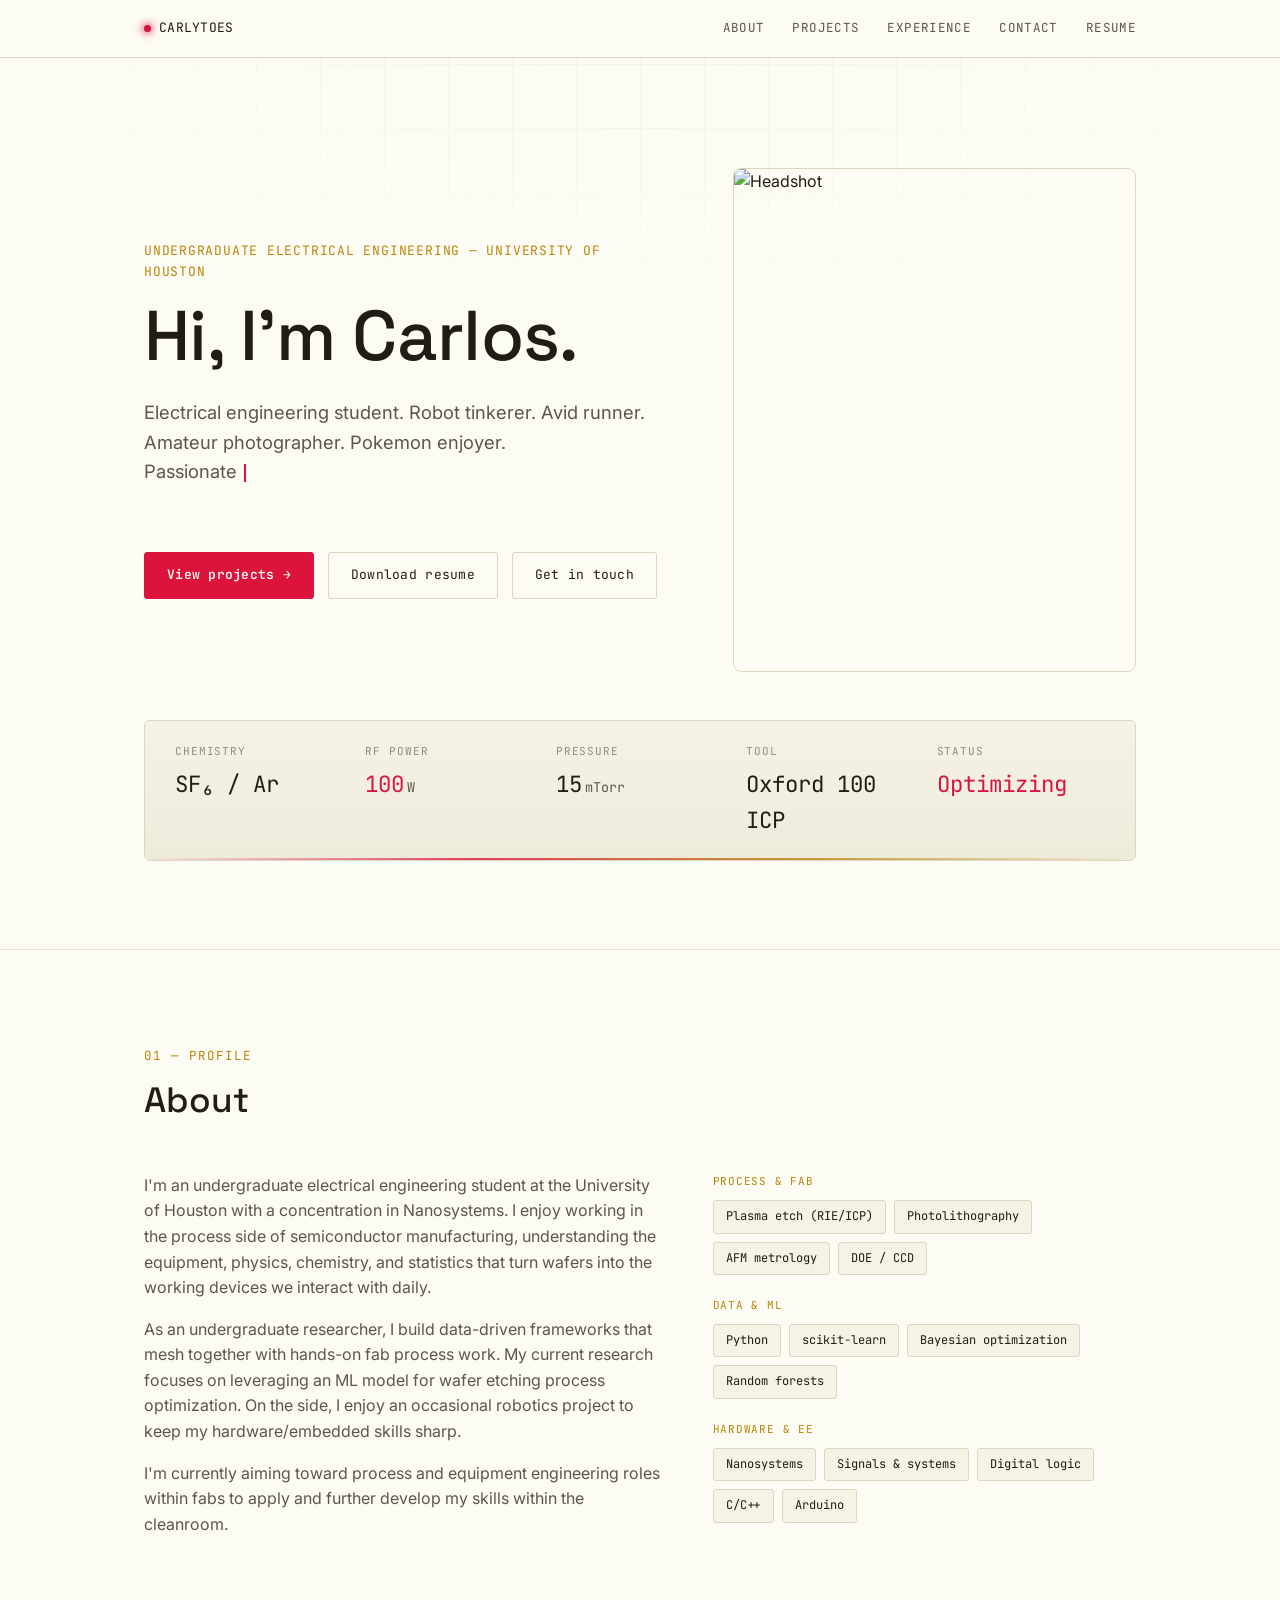
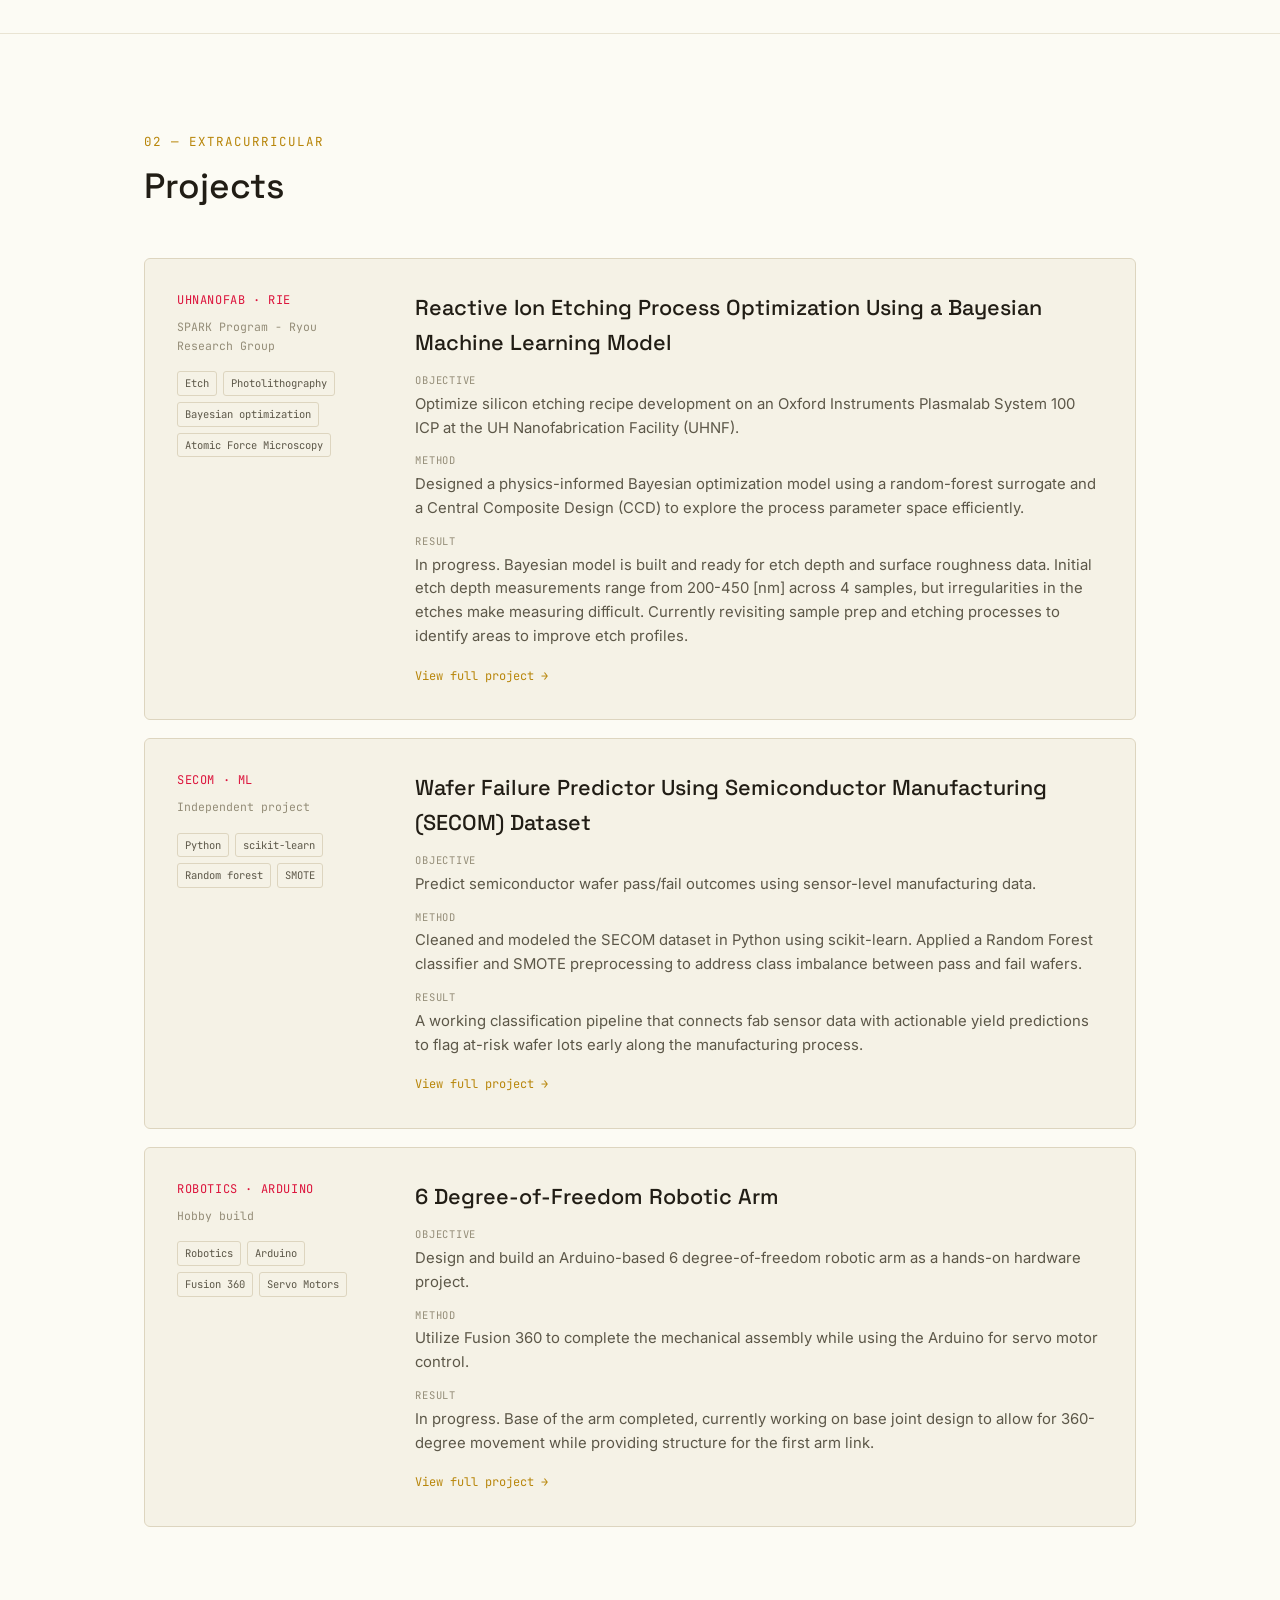
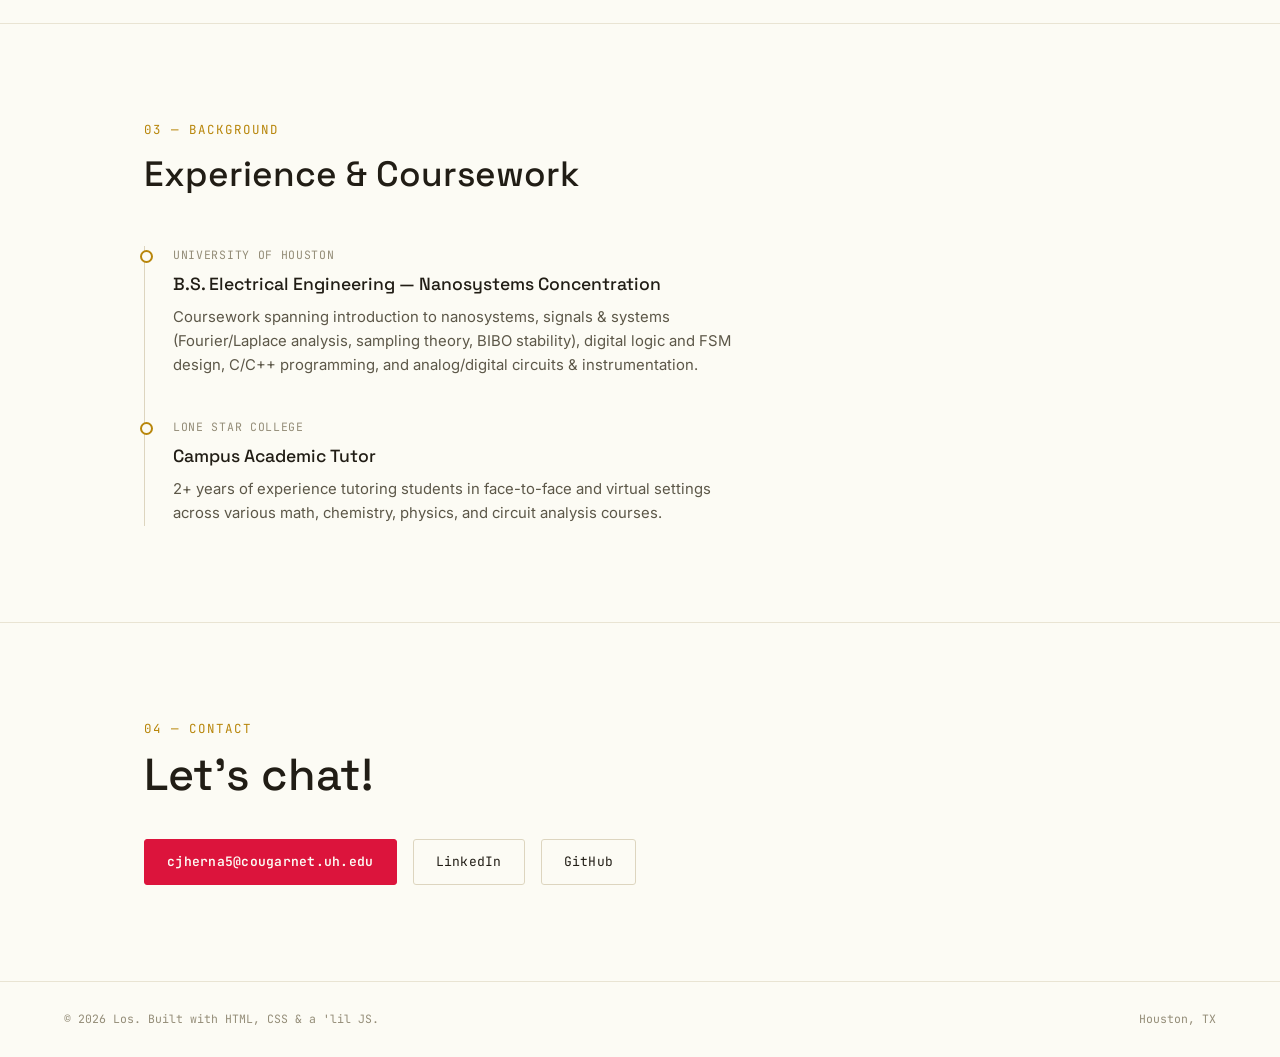
==== commit 3c31f501: "Changed headshot photo." ====
--- a/index.html
+++ b/index.html
@@ -51,7 +51,7 @@
     </div>
 
     <div class="hero-photo reveal">
-      <img src="assets/pic.jpeg" alt="Headshot">
+      <img src="assets/HEADSHOT.png" alt="Headshot">
     </div>
   </div>
 
--- a/style.css
+++ b/style.css
@@ -227,7 +227,7 @@
   aspect-ratio: 4 / 5;
   object-fit: cover;
   object-position: 80% 50%;
-  transform: scale(1.15);
+  transform: scale(1);
   border-radius: 8px;
   border: 1px solid var(--line);
   box-shadow: 0 24px 60px -24px rgba(0, 0, 0, 0.35);
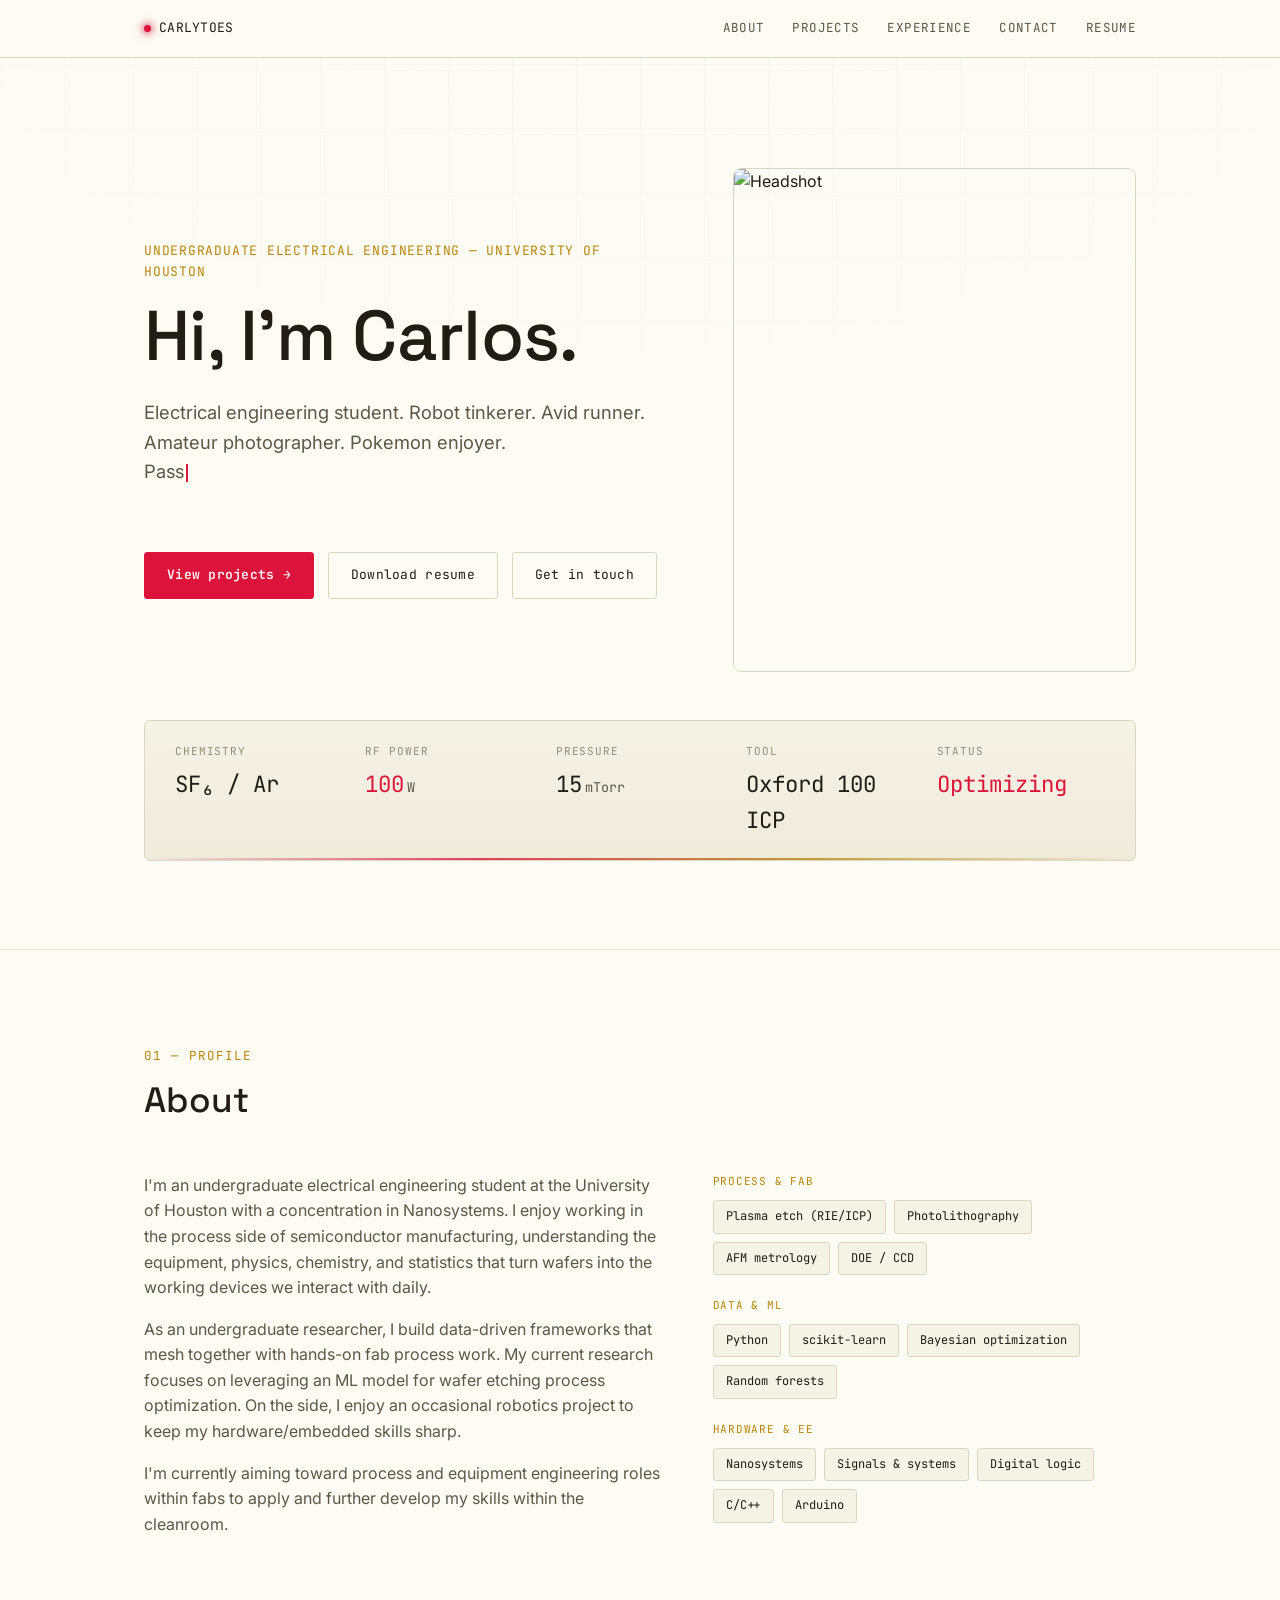
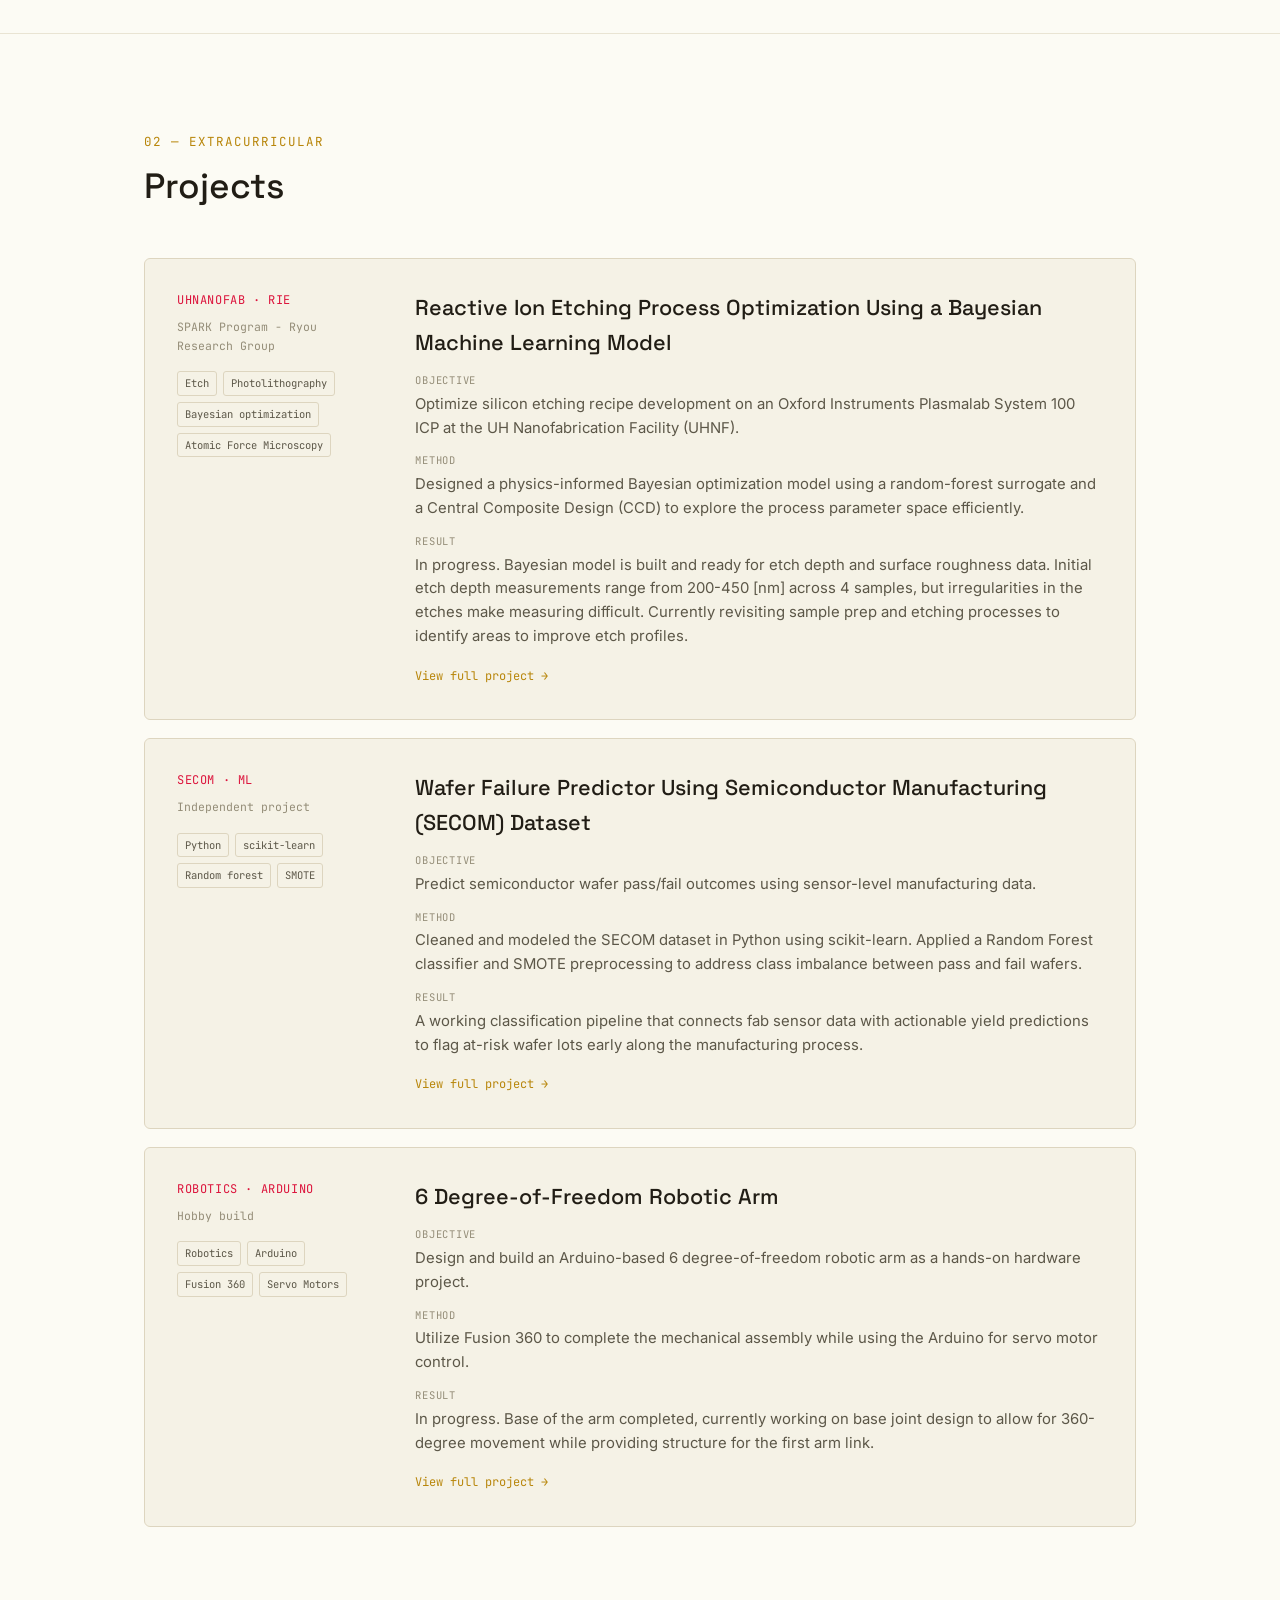
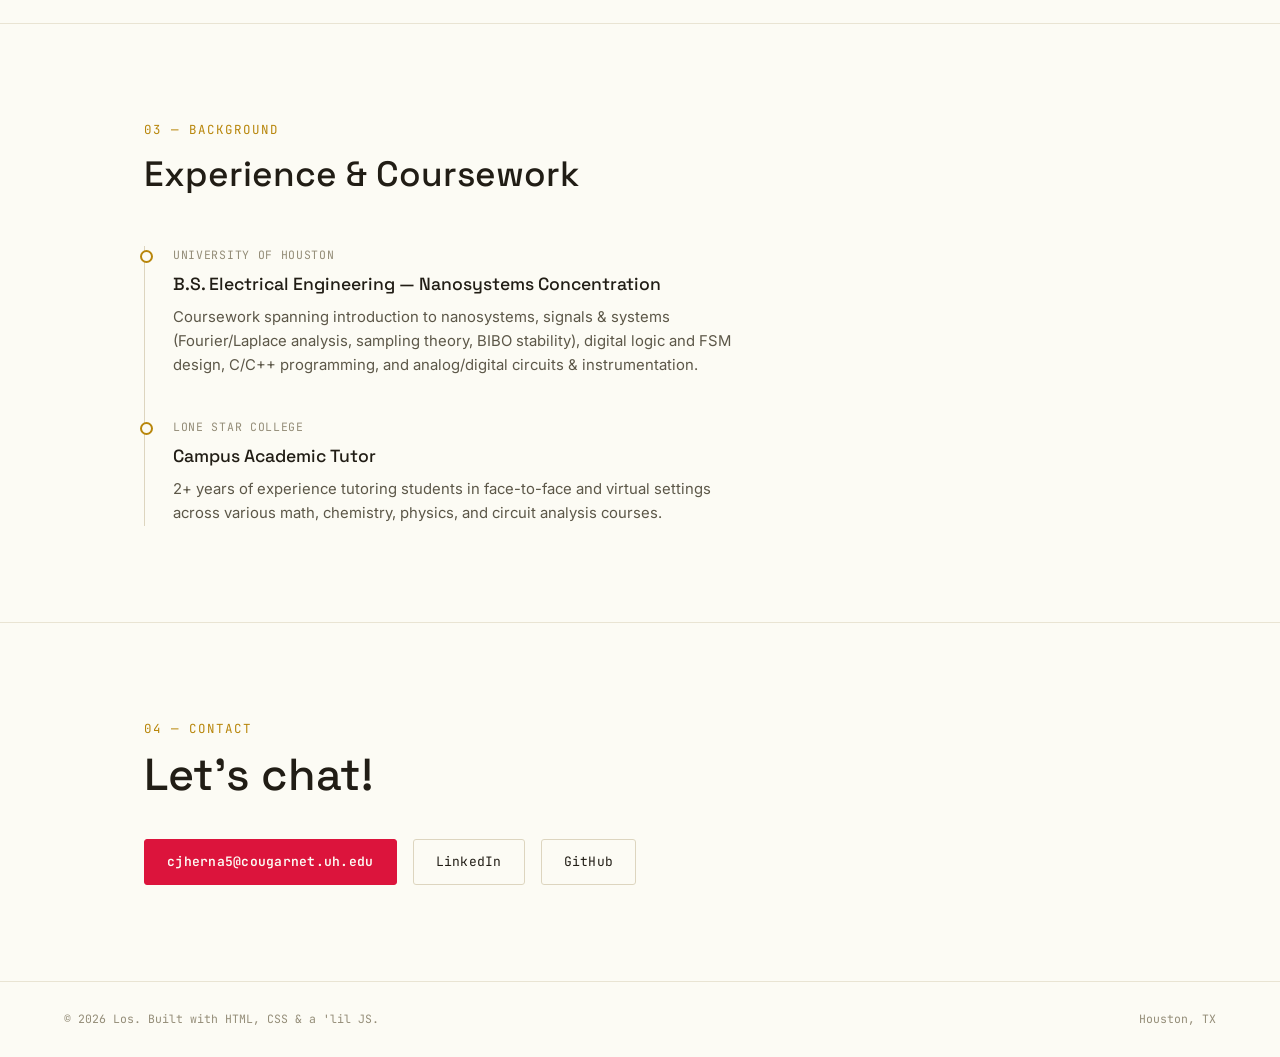
==== commit edfe0842: "Home page update." ====
--- a/index.html
+++ b/index.html
@@ -51,7 +51,7 @@
     </div>
 
     <div class="hero-photo reveal">
-      <img src="assets/HEADSHOT.png" alt="Headshot">
+      <img src="assets/pic2.png" alt="Headshot">
     </div>
   </div>
 
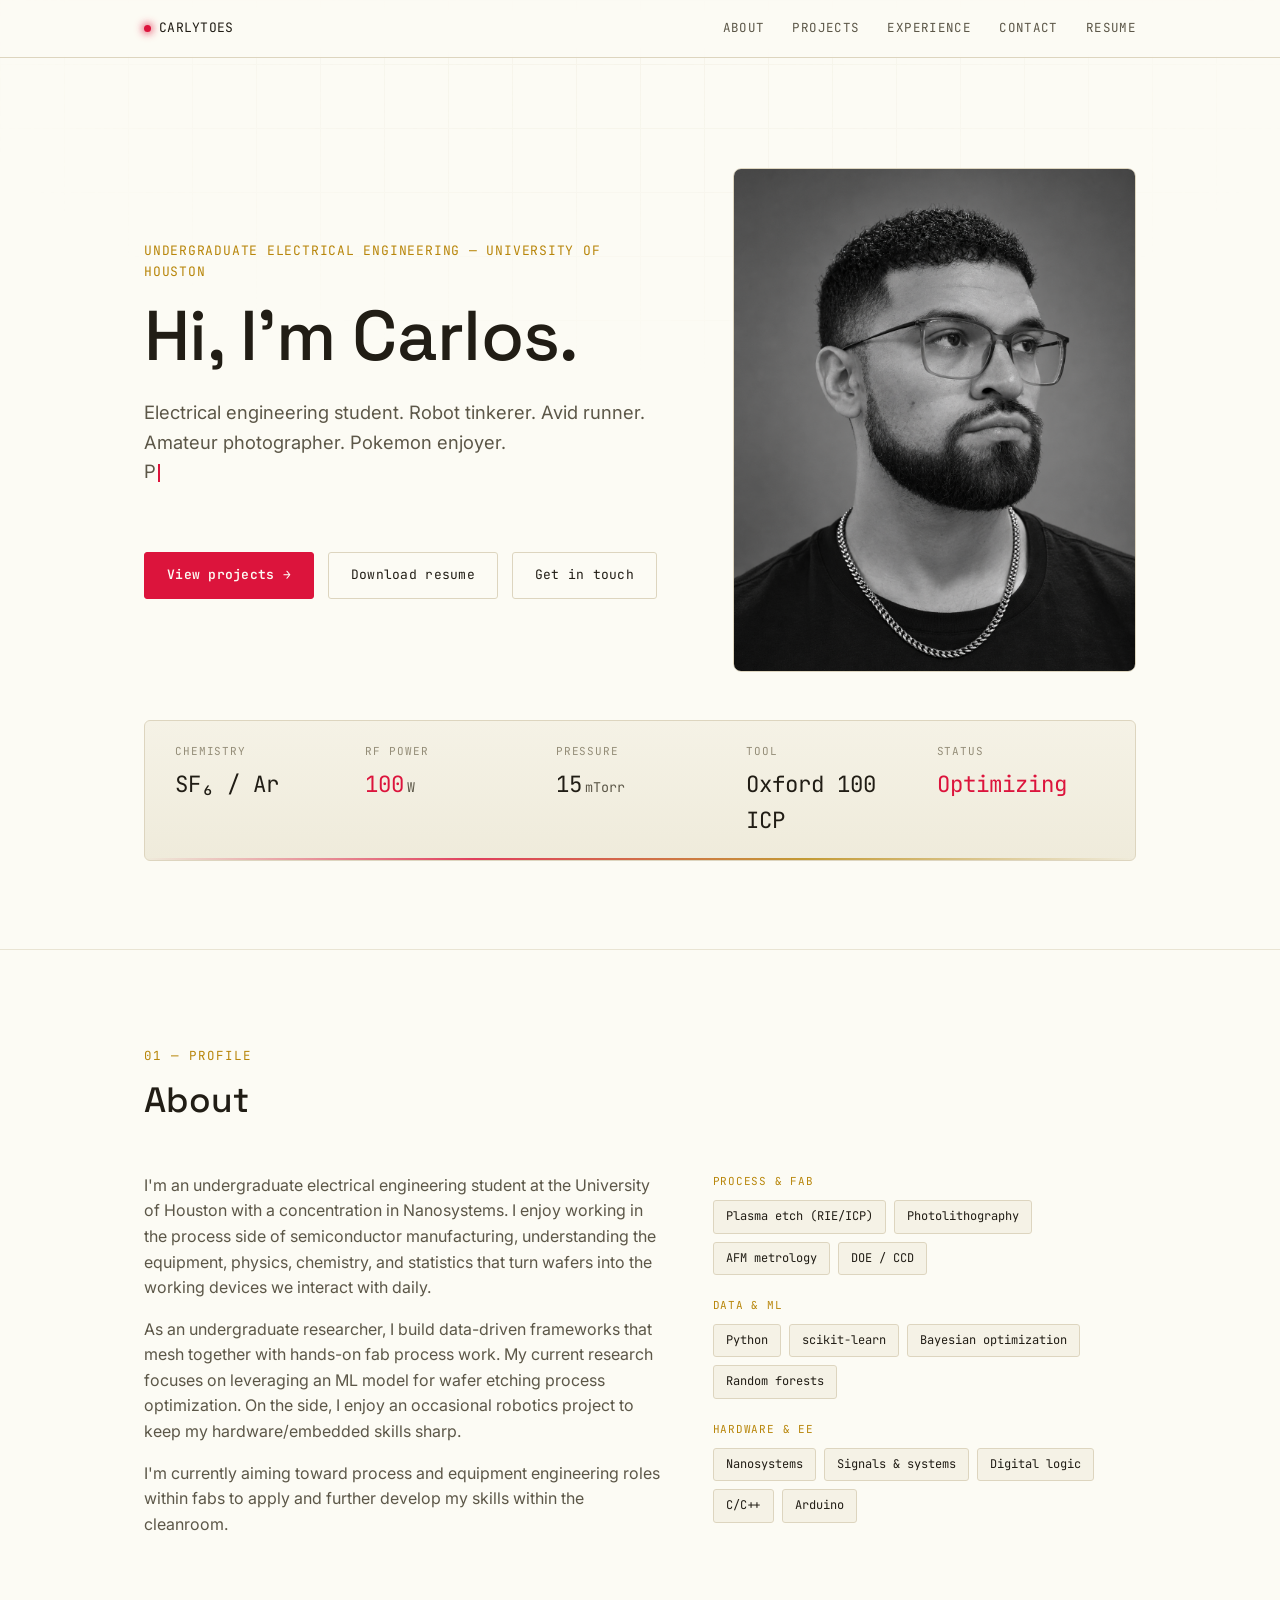
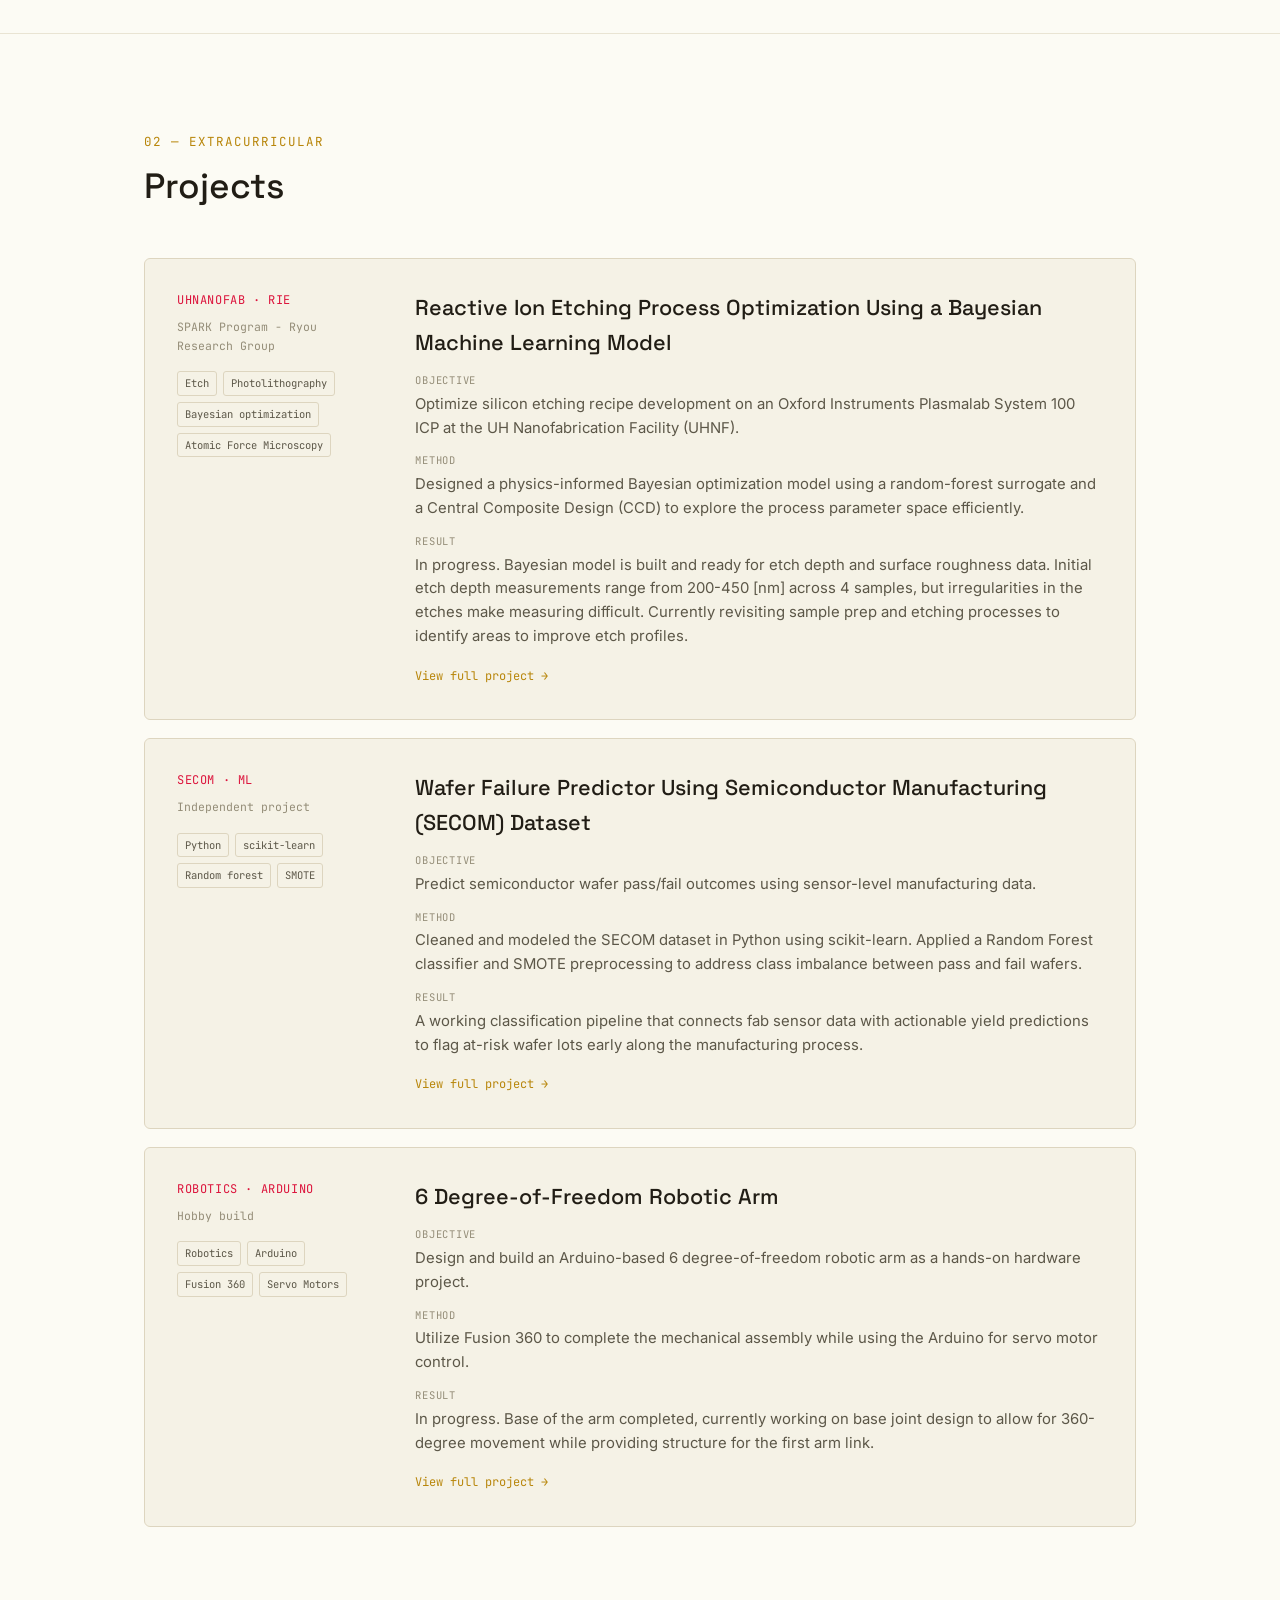
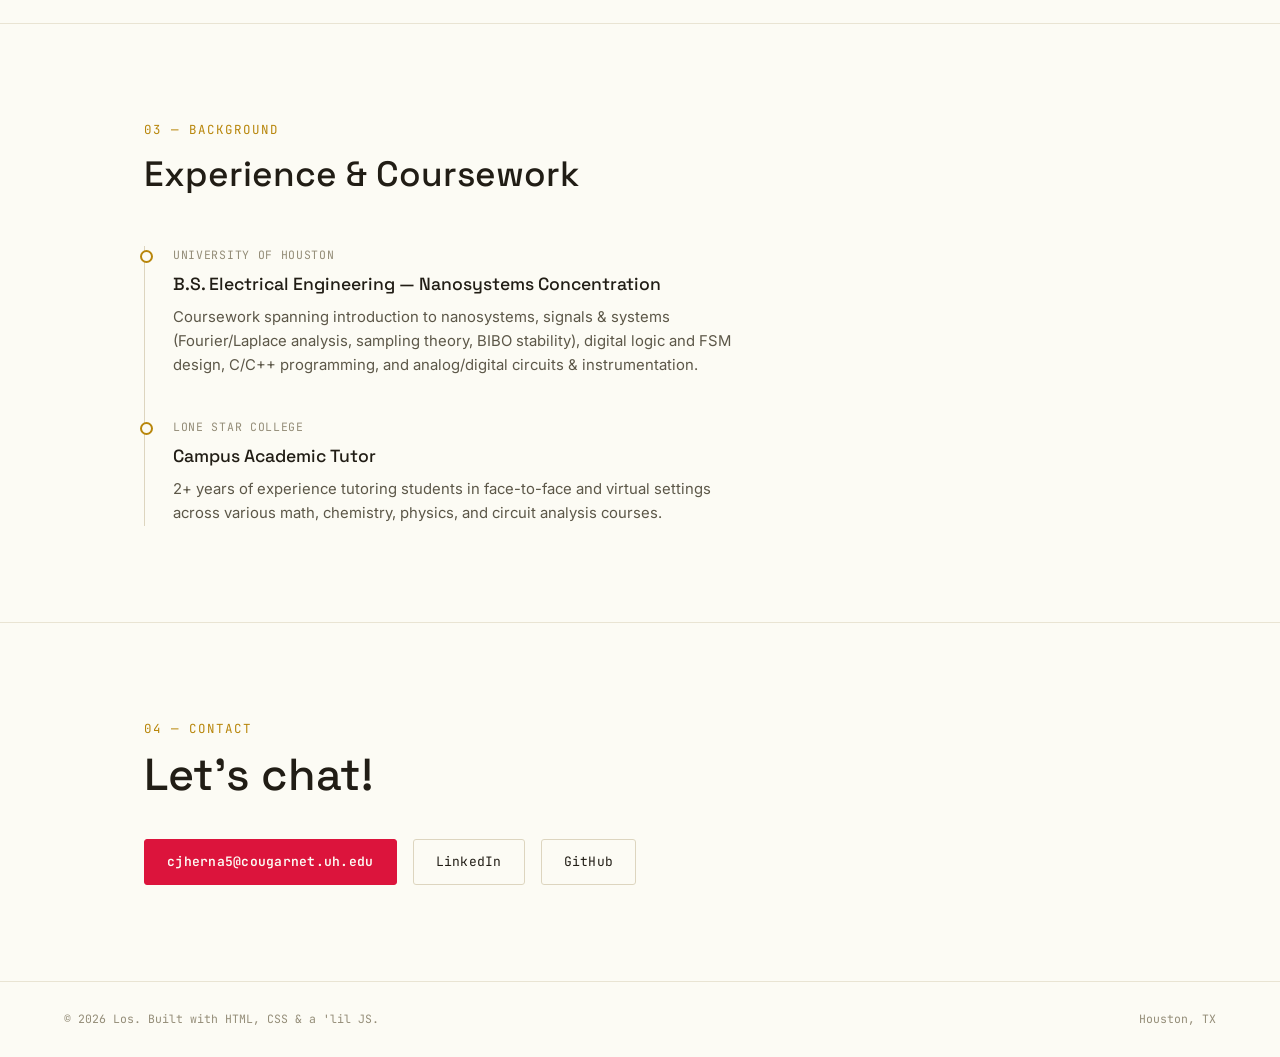
==== commit 3252a5cf: "Headshot update" ====
--- a/index.html
+++ b/index.html
@@ -51,7 +51,7 @@
     </div>
 
     <div class="hero-photo reveal">
-      <img src="assets/pic2.png" alt="Headshot">
+      <img src="assets/pic2.PNG" alt="Headshot">
     </div>
   </div>
 
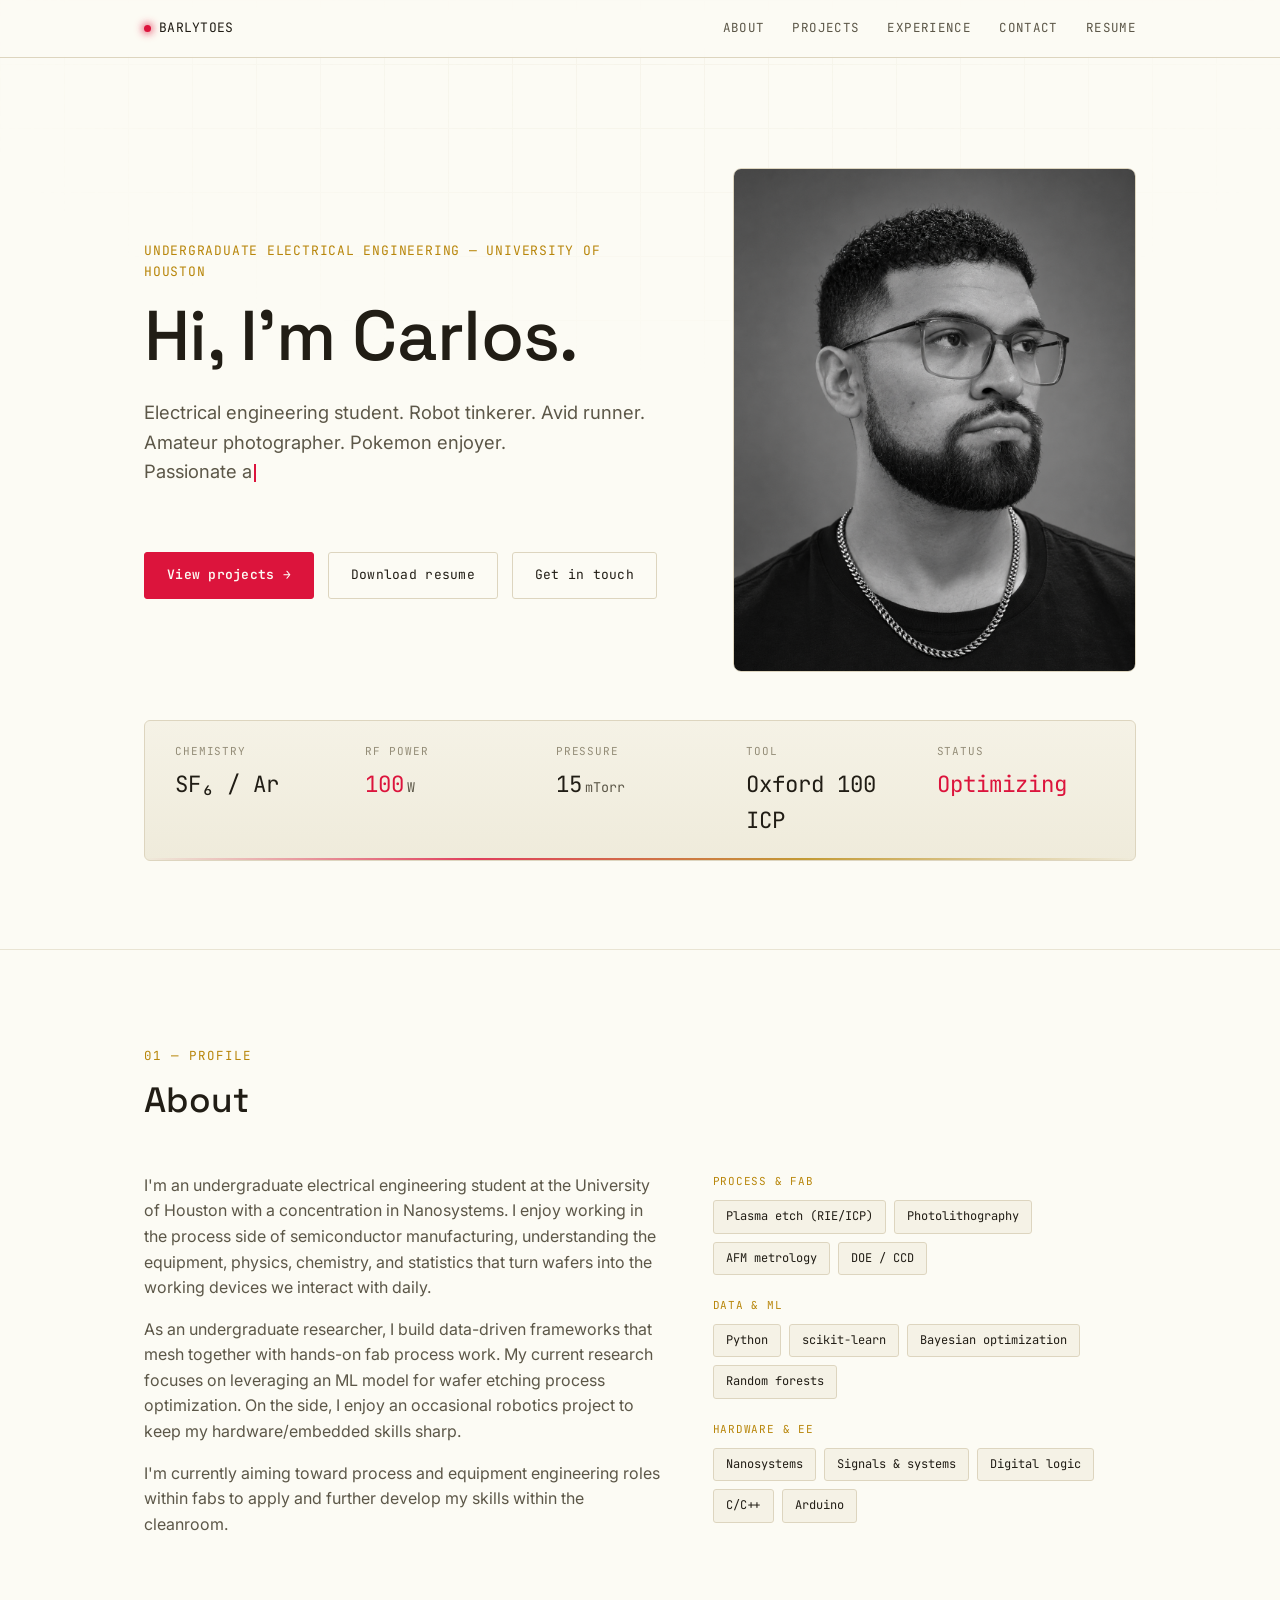
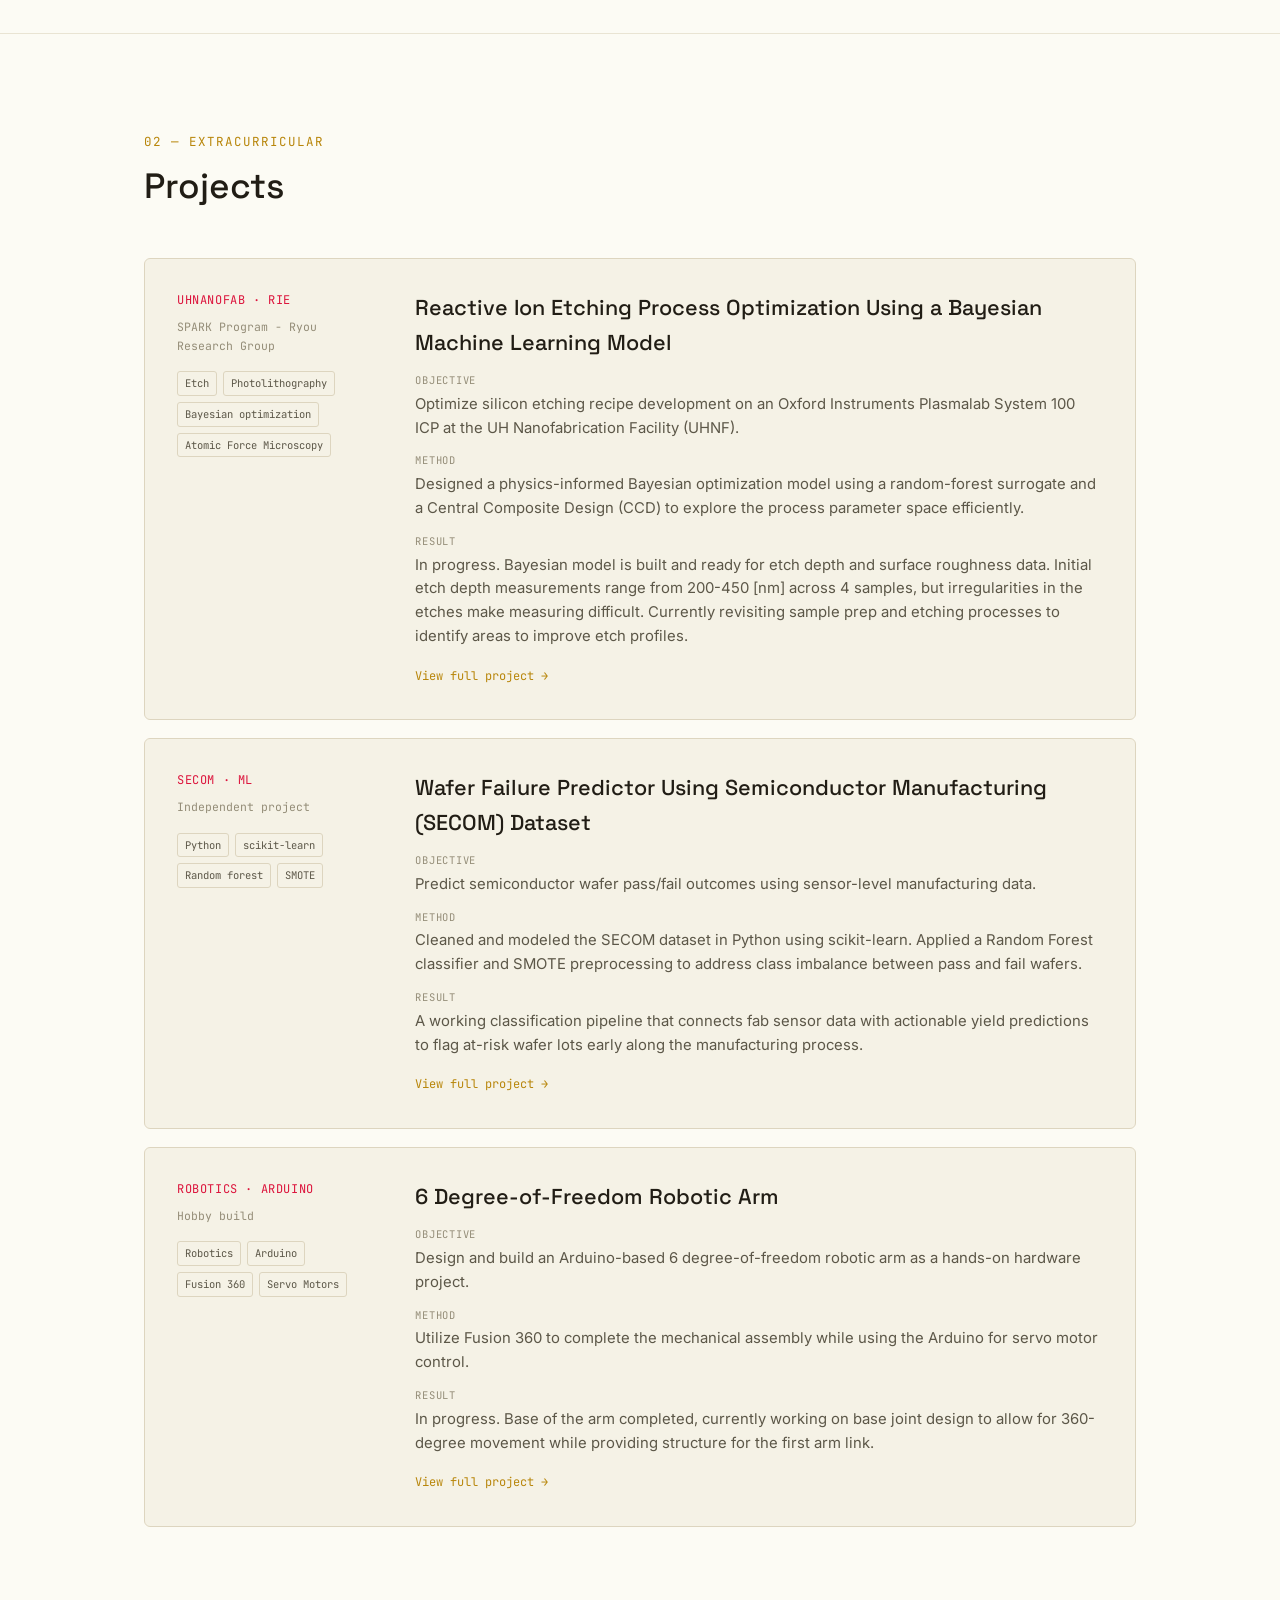
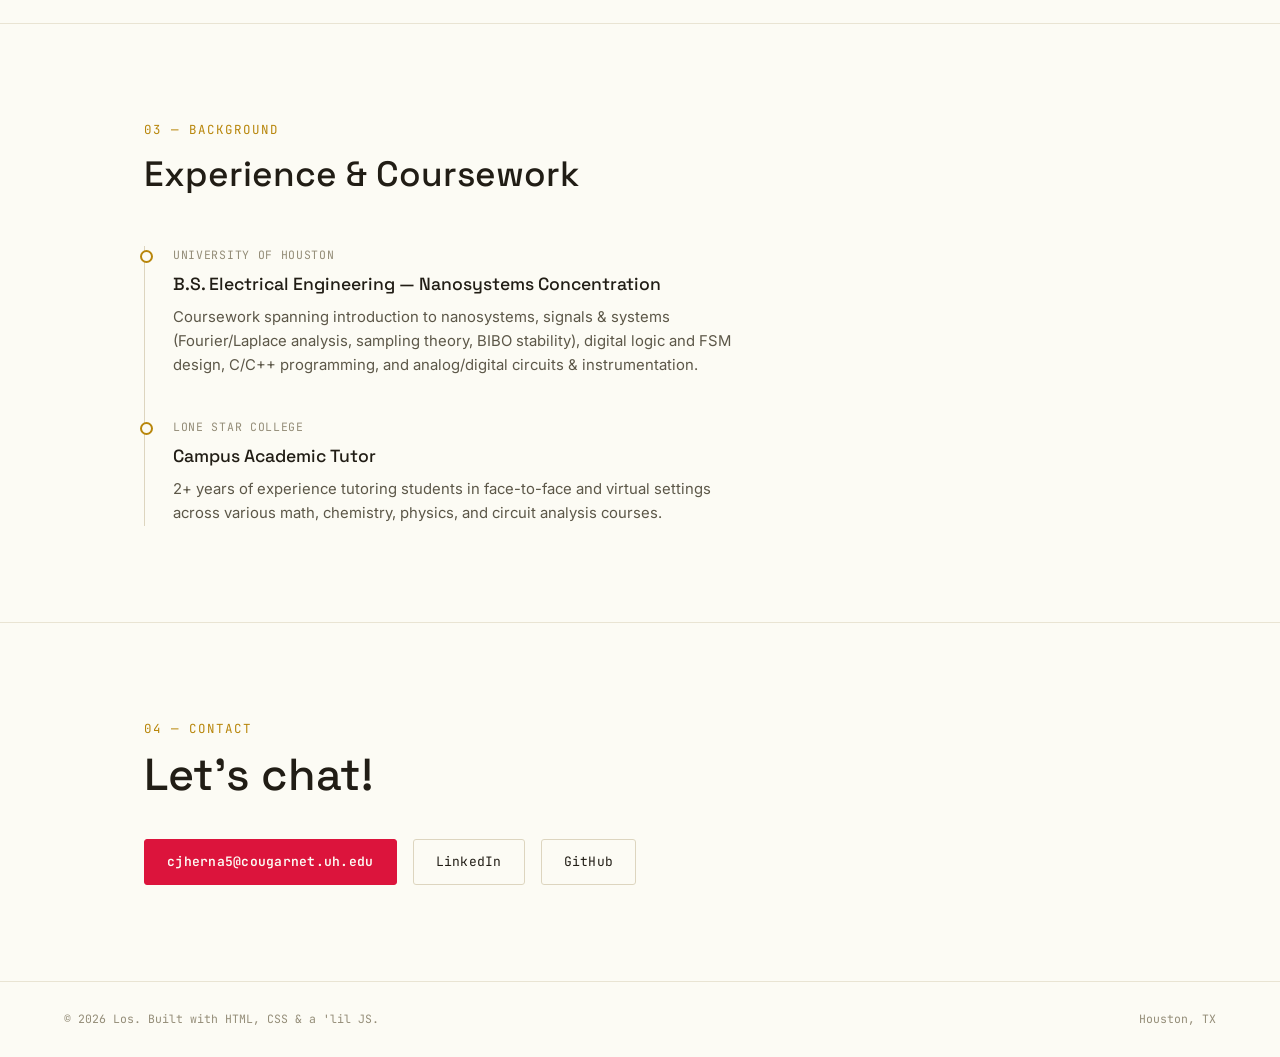
==== commit d69a5c54: "Image reformatting, carlytoes -> barlytoes" ====
--- a/index.html
+++ b/index.html
@@ -16,7 +16,7 @@
 
 <nav class="nav">
   <div class="wrap nav-inner">
-    <a href="#top" class="nav-id"><span class="dot"></span> CARLYTOES</a>
+    <a href="#top" class="nav-id"><span class="dot"></span> BARLYTOES</a>
     <ul class="nav-links">
       <li><a href="#about">About</a></li>
       <li><a href="#projects">Projects</a></li>
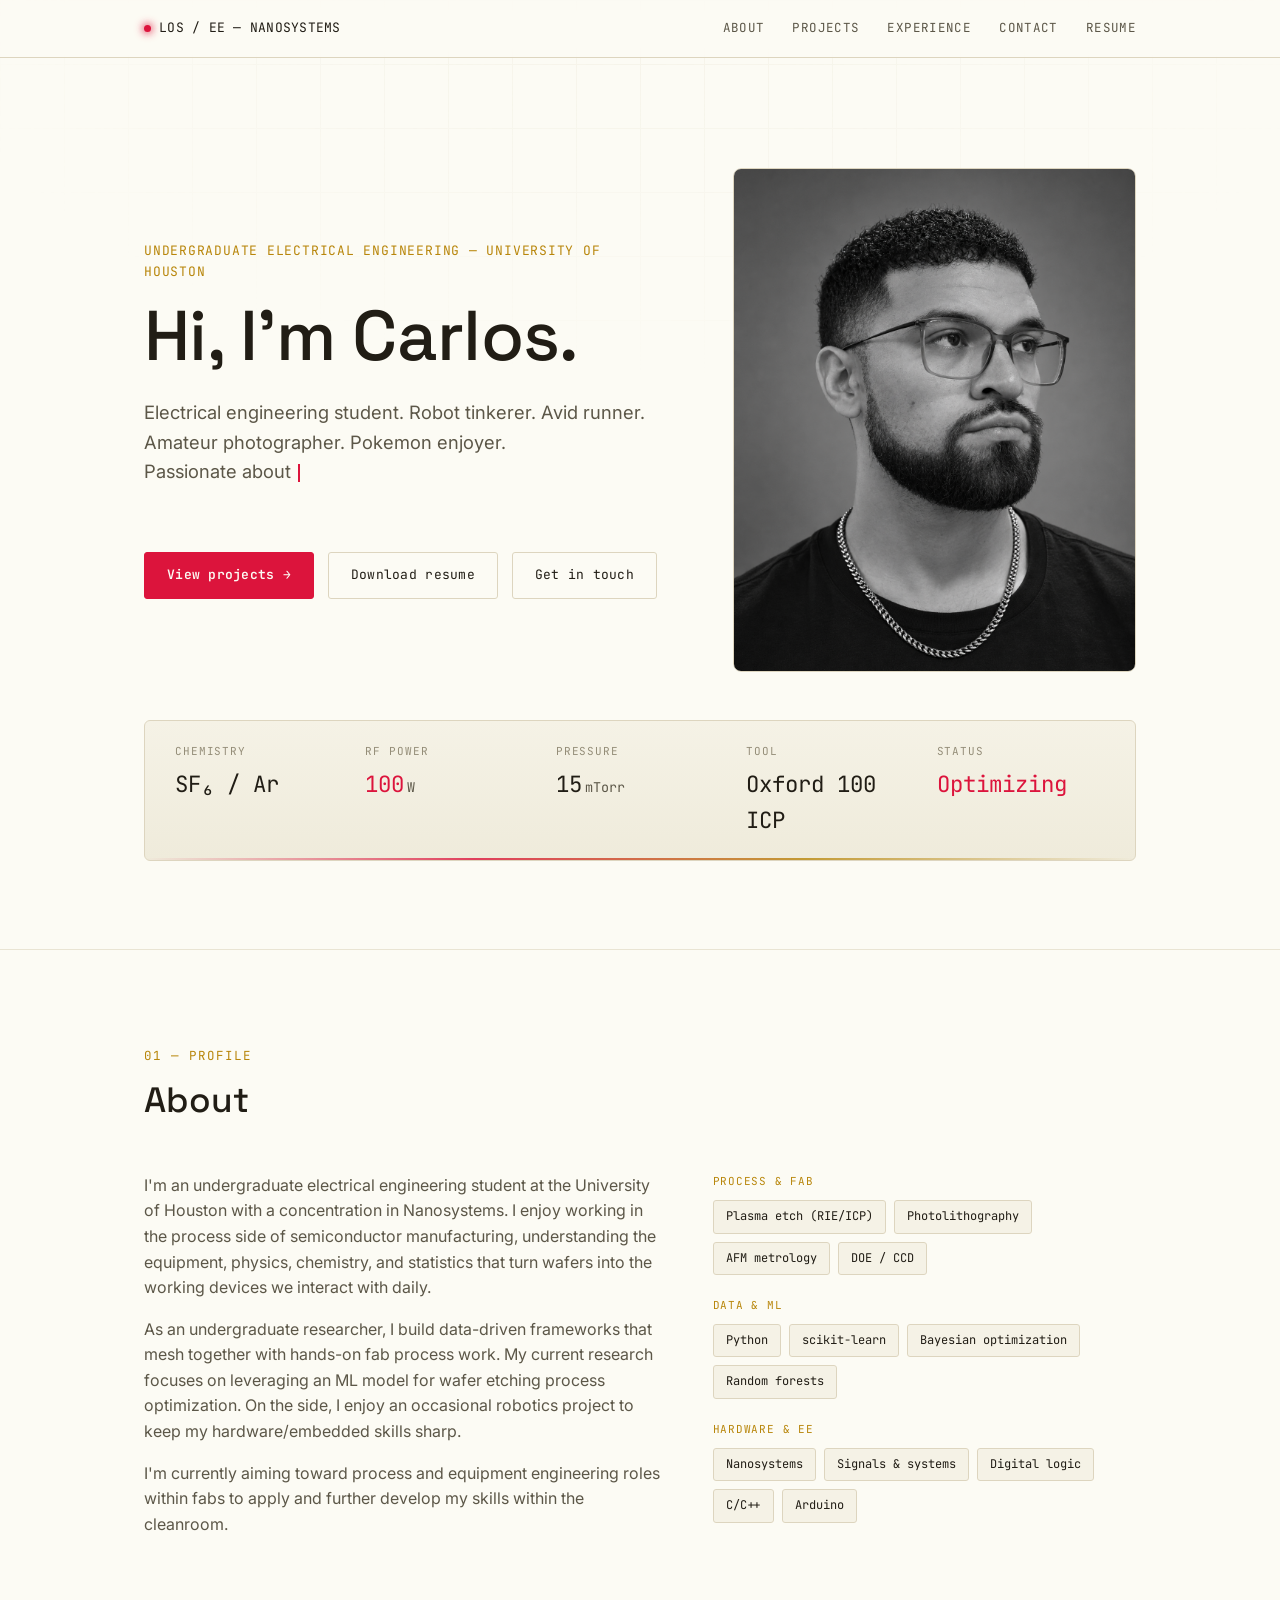
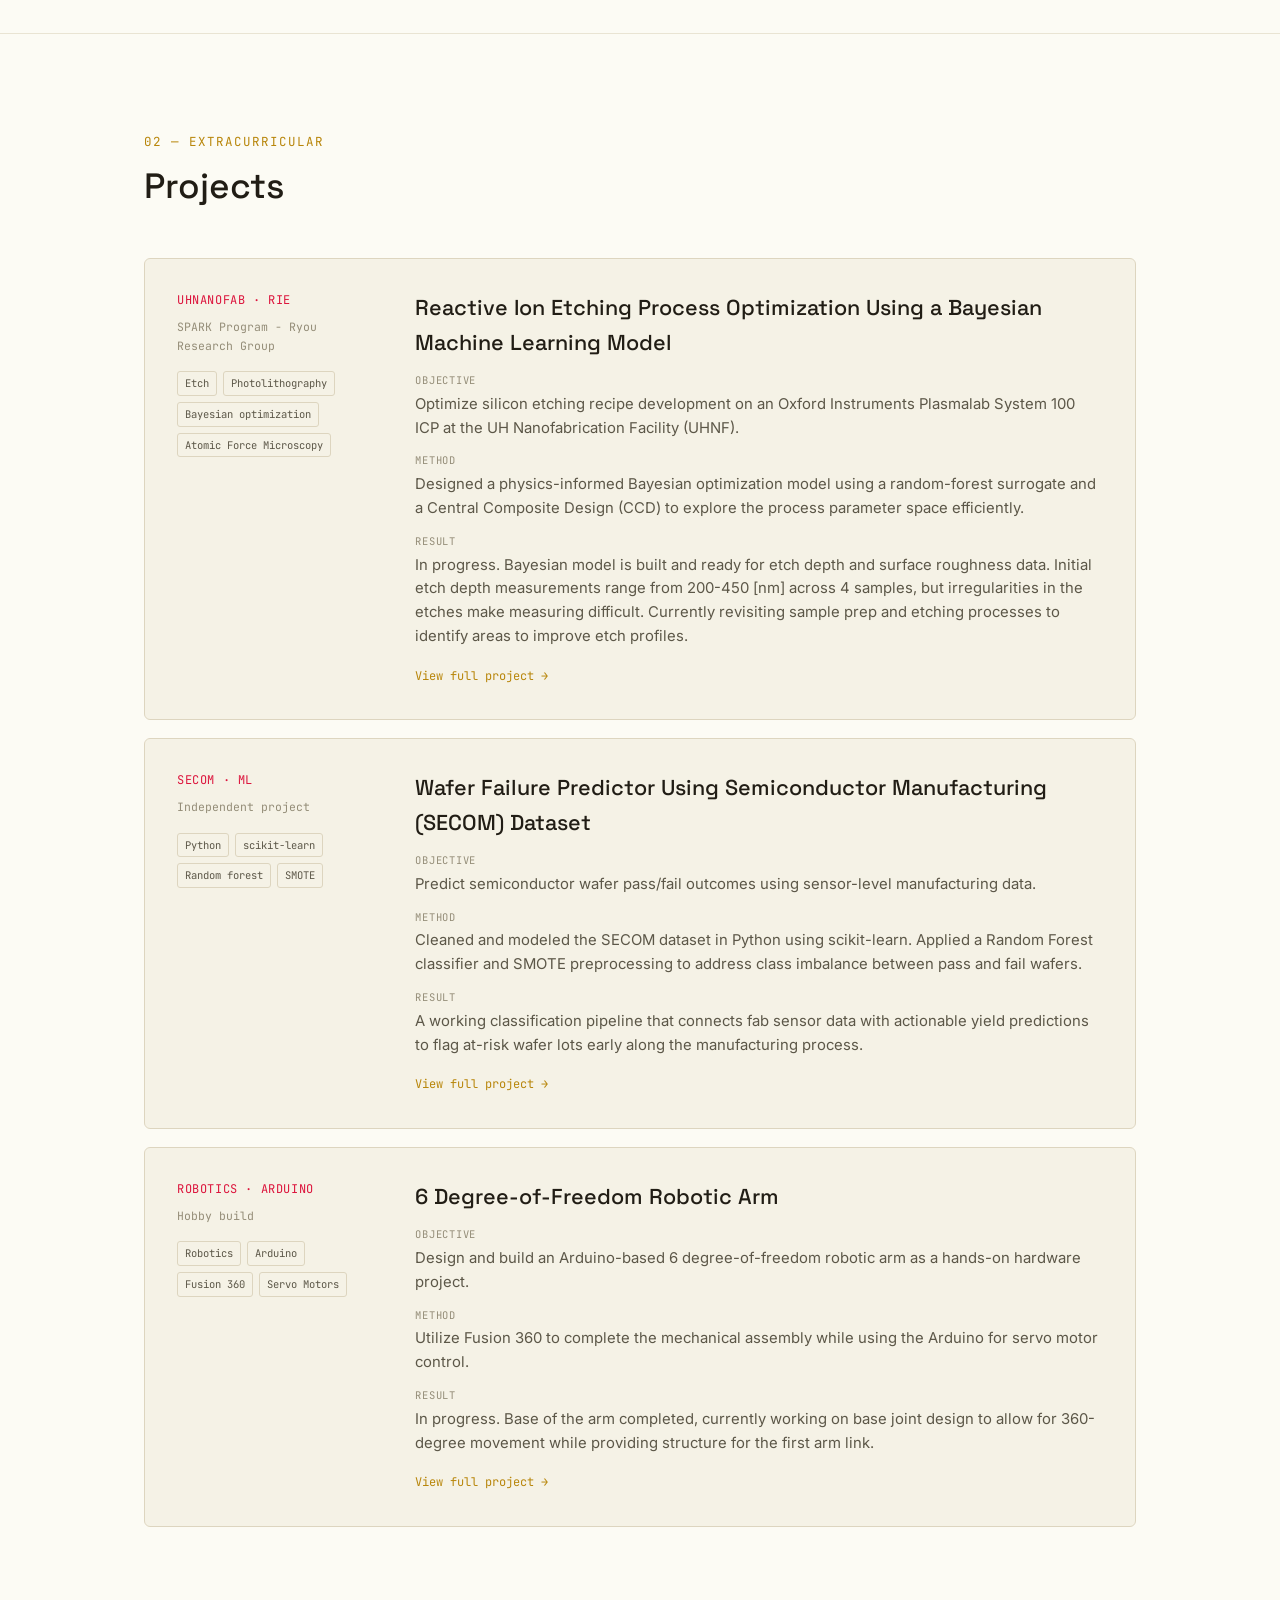
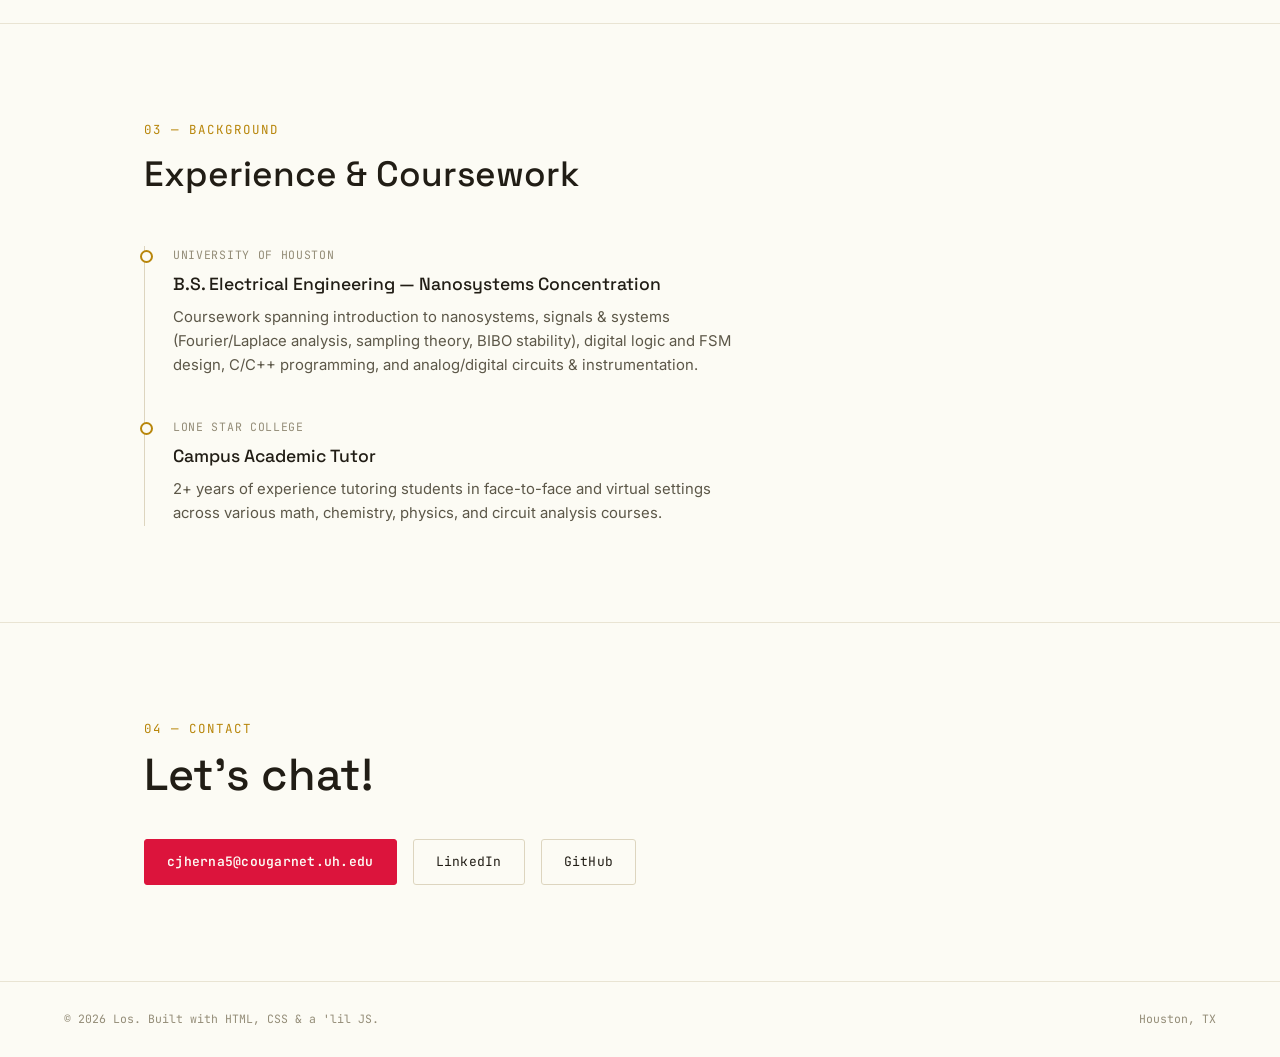
==== commit 56387ef5: "Fixed navigation bar interface on mobile. Added hamburger icon/list" ====
--- a/index.html
+++ b/index.html
@@ -15,9 +15,10 @@
 <body>
 
 <nav class="nav">
-  <div class="wrap nav-inner">
-    <a href="#top" class="nav-id"><span class="dot"></span> BARLYTOES</a>
-    <ul class="nav-links">
+<div class="wrap nav-inner">
+  <a href="#top" class="nav-id"><span class="dot"></span> LOS / EE — NANOSYSTEMS</a>
+  <button class="nav-toggle" aria-label="Toggle menu" aria-expanded="false">☰</button>
+  <ul class="nav-links">
       <li><a href="#about">About</a></li>
       <li><a href="#projects">Projects</a></li>
       <li><a href="#experience">Experience</a></li>
--- a/style.css
+++ b/style.css
@@ -140,6 +140,59 @@
   border-bottom-color: var(--accent-2);
 }
 
+.nav-toggle {
+  display: none;
+  background: none;
+  border: 1px solid var(--line);
+  color: var(--ink);
+  font-size: 18px;
+  width: 40px;
+  height: 40px;
+  border-radius: 4px;
+  cursor: pointer;
+  line-height: 1;
+}
+
+.nav-toggle:hover {
+  border-color: var(--accent-2);
+}
+
+@media (max-width: 720px) {
+  .nav-toggle {
+    display: block;
+  }
+
+  .nav-id {
+    font-size: 12px;
+  }
+
+  .nav-links {
+    display: none;
+    position: absolute;
+    top: 100%;
+    left: 0;
+    right: 0;
+    flex-direction: column;
+    gap: 0;
+    background: var(--bg);
+    border-bottom: 1px solid var(--line);
+    padding: 8px var(--pad) 16px;
+  }
+
+  .nav-links.is-open {
+    display: flex;
+  }
+
+  .nav-links li {
+    border-top: 1px solid var(--line-soft);
+  }
+
+  .nav-links a {
+    display: block;
+    padding: 14px 0;
+  }
+}
+
 /* =========================================================
    HERO — equipment readout panel
    ========================================================= */
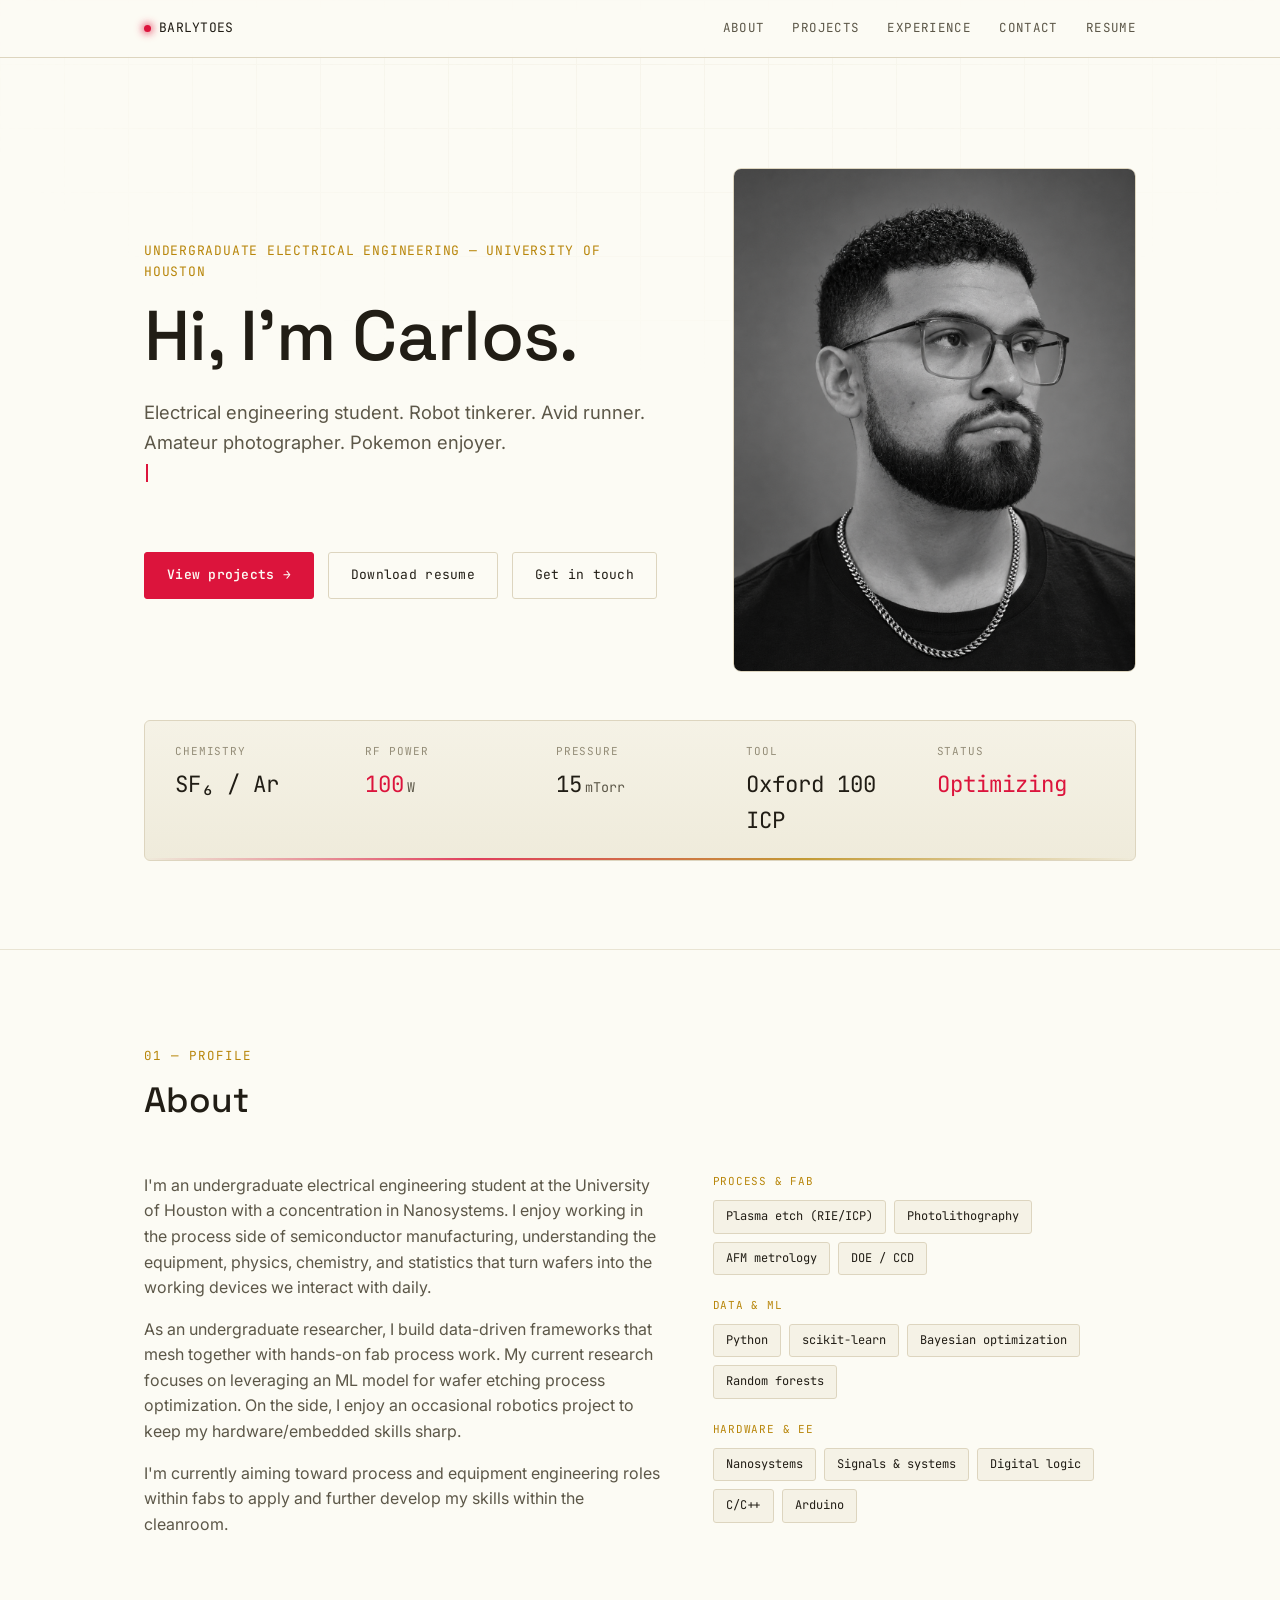
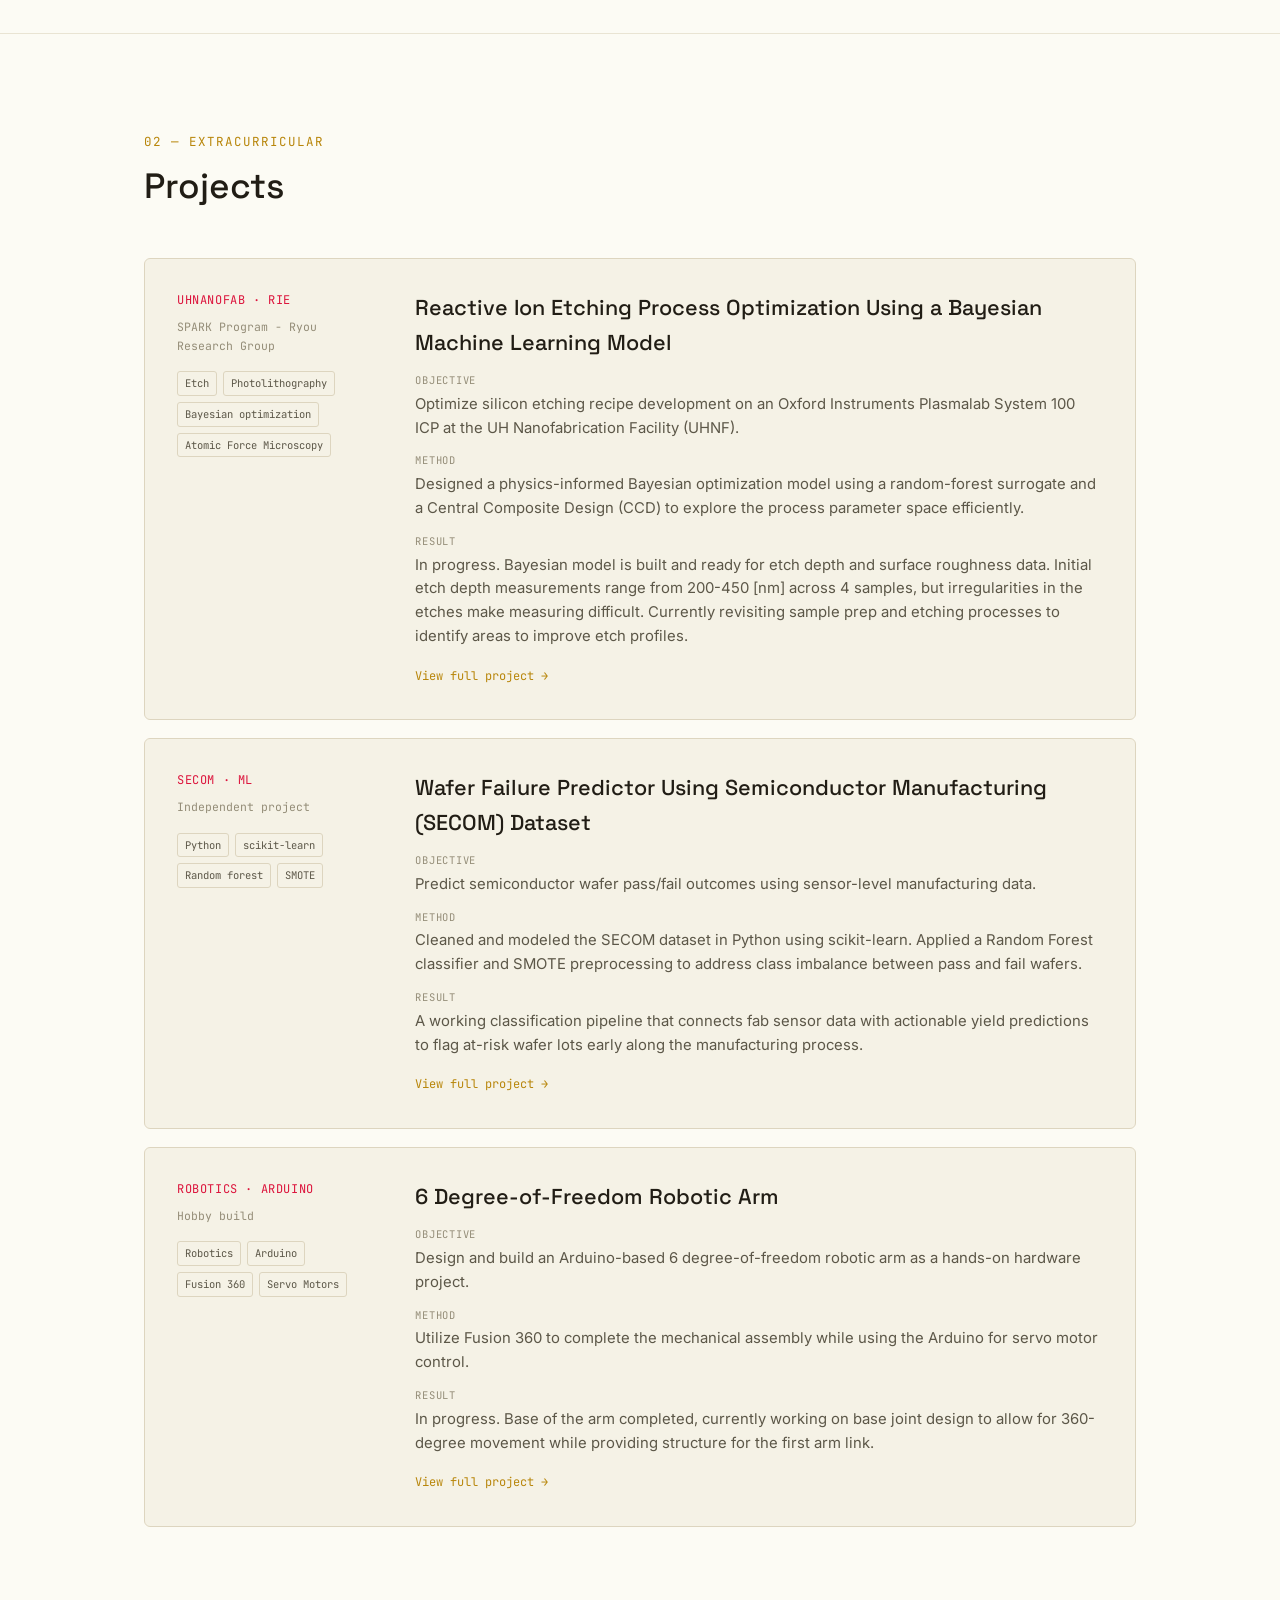
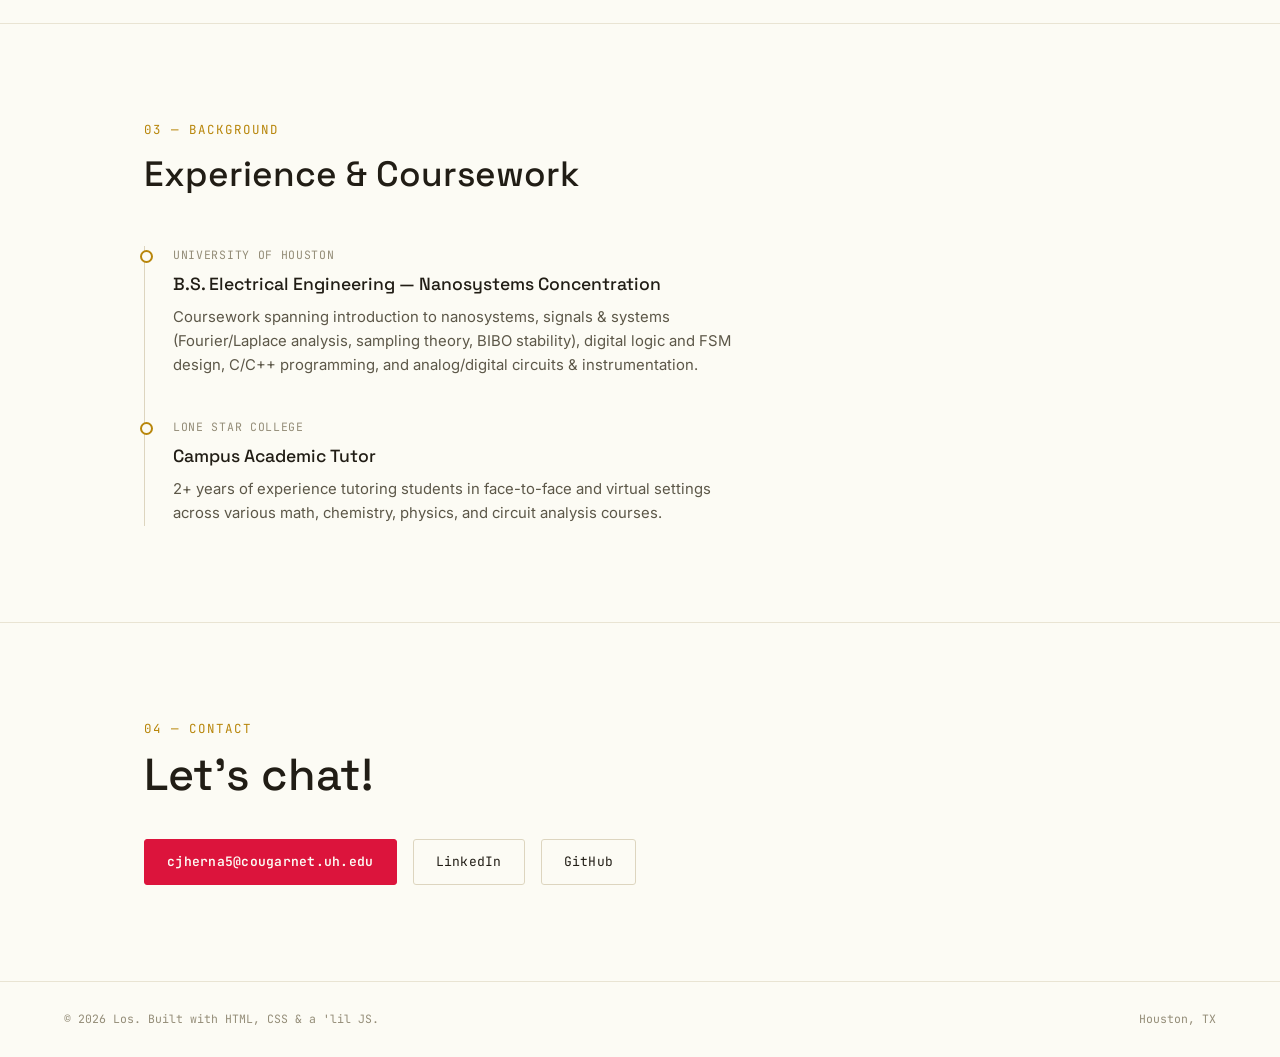
==== commit 0092b8dc: "Updating home page carlytoes -> barlytoes" ====
--- a/index.html
+++ b/index.html
@@ -16,7 +16,7 @@
 
 <nav class="nav">
 <div class="wrap nav-inner">
-  <a href="#top" class="nav-id"><span class="dot"></span> LOS / EE — NANOSYSTEMS</a>
+  <a href="#top" class="nav-id"><span class="dot"></span> BARLYTOES</a>
   <button class="nav-toggle" aria-label="Toggle menu" aria-expanded="false">☰</button>
   <ul class="nav-links">
       <li><a href="#about">About</a></li>
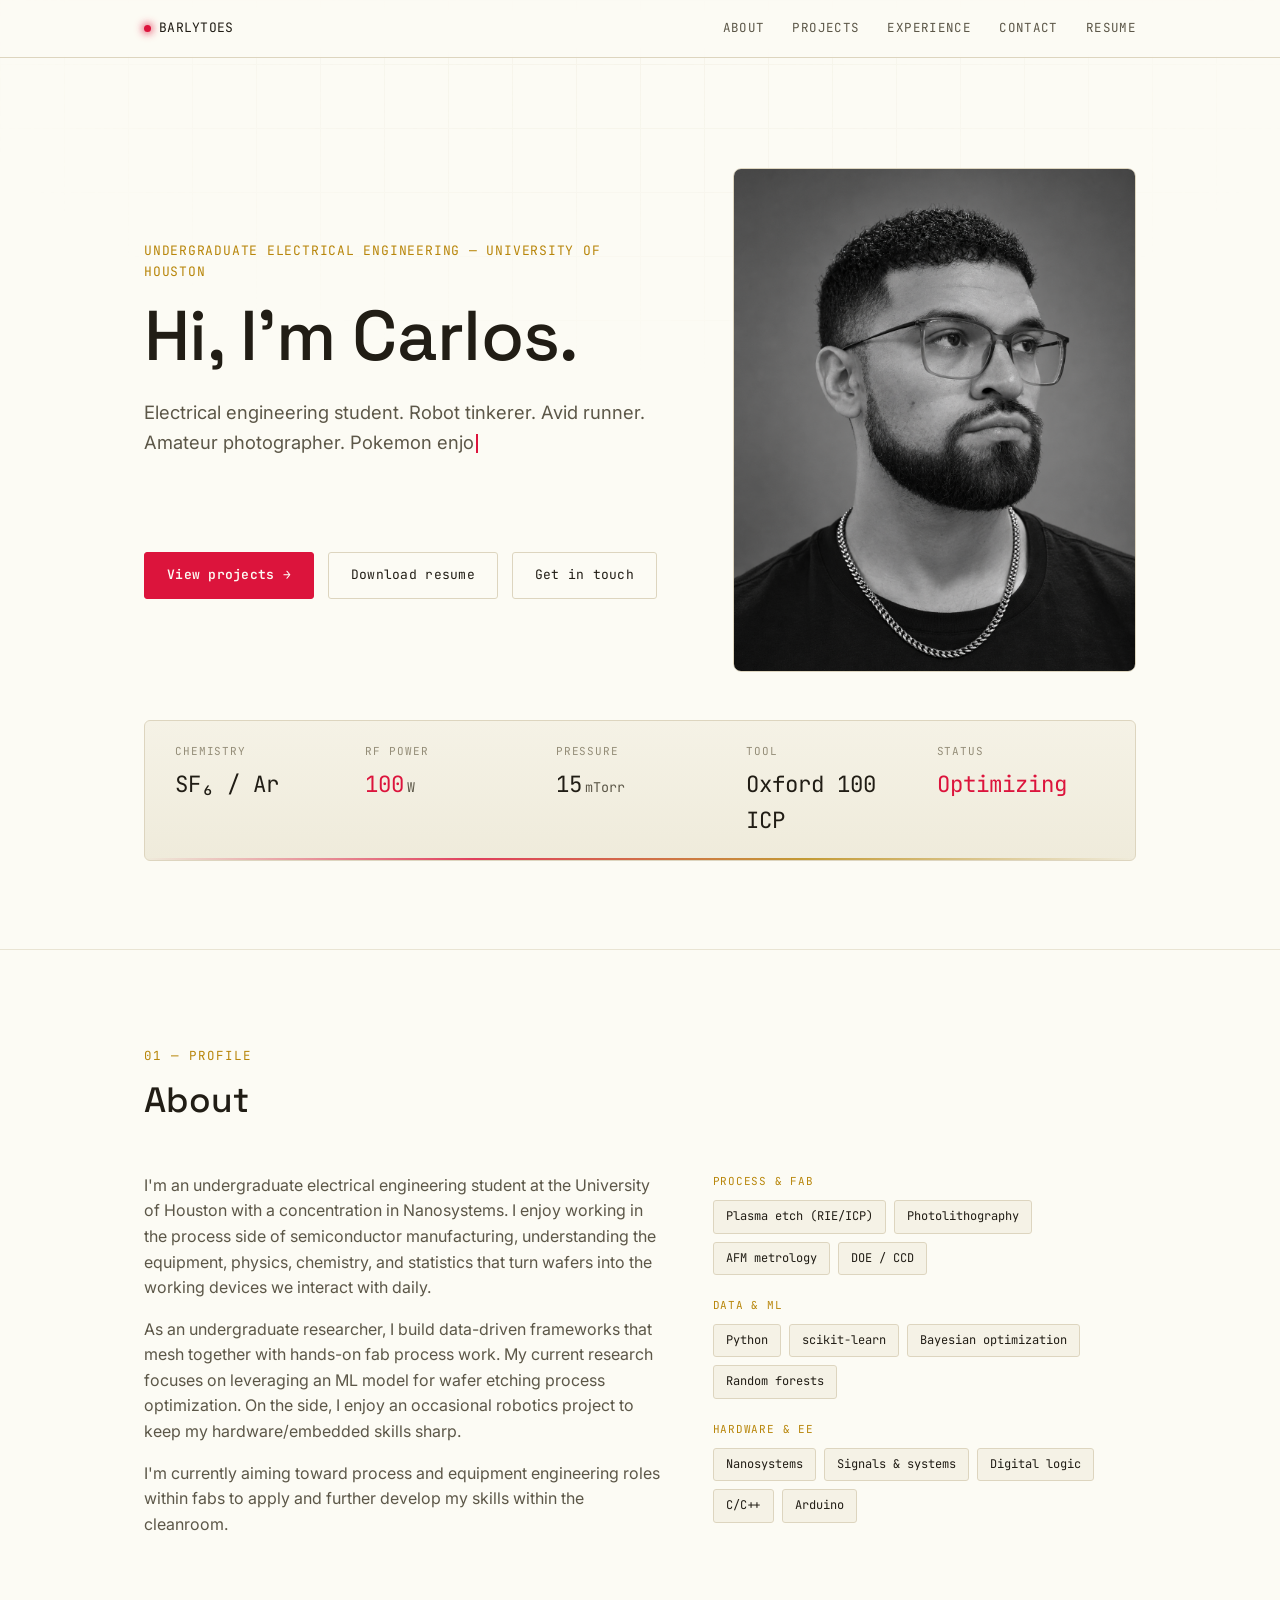
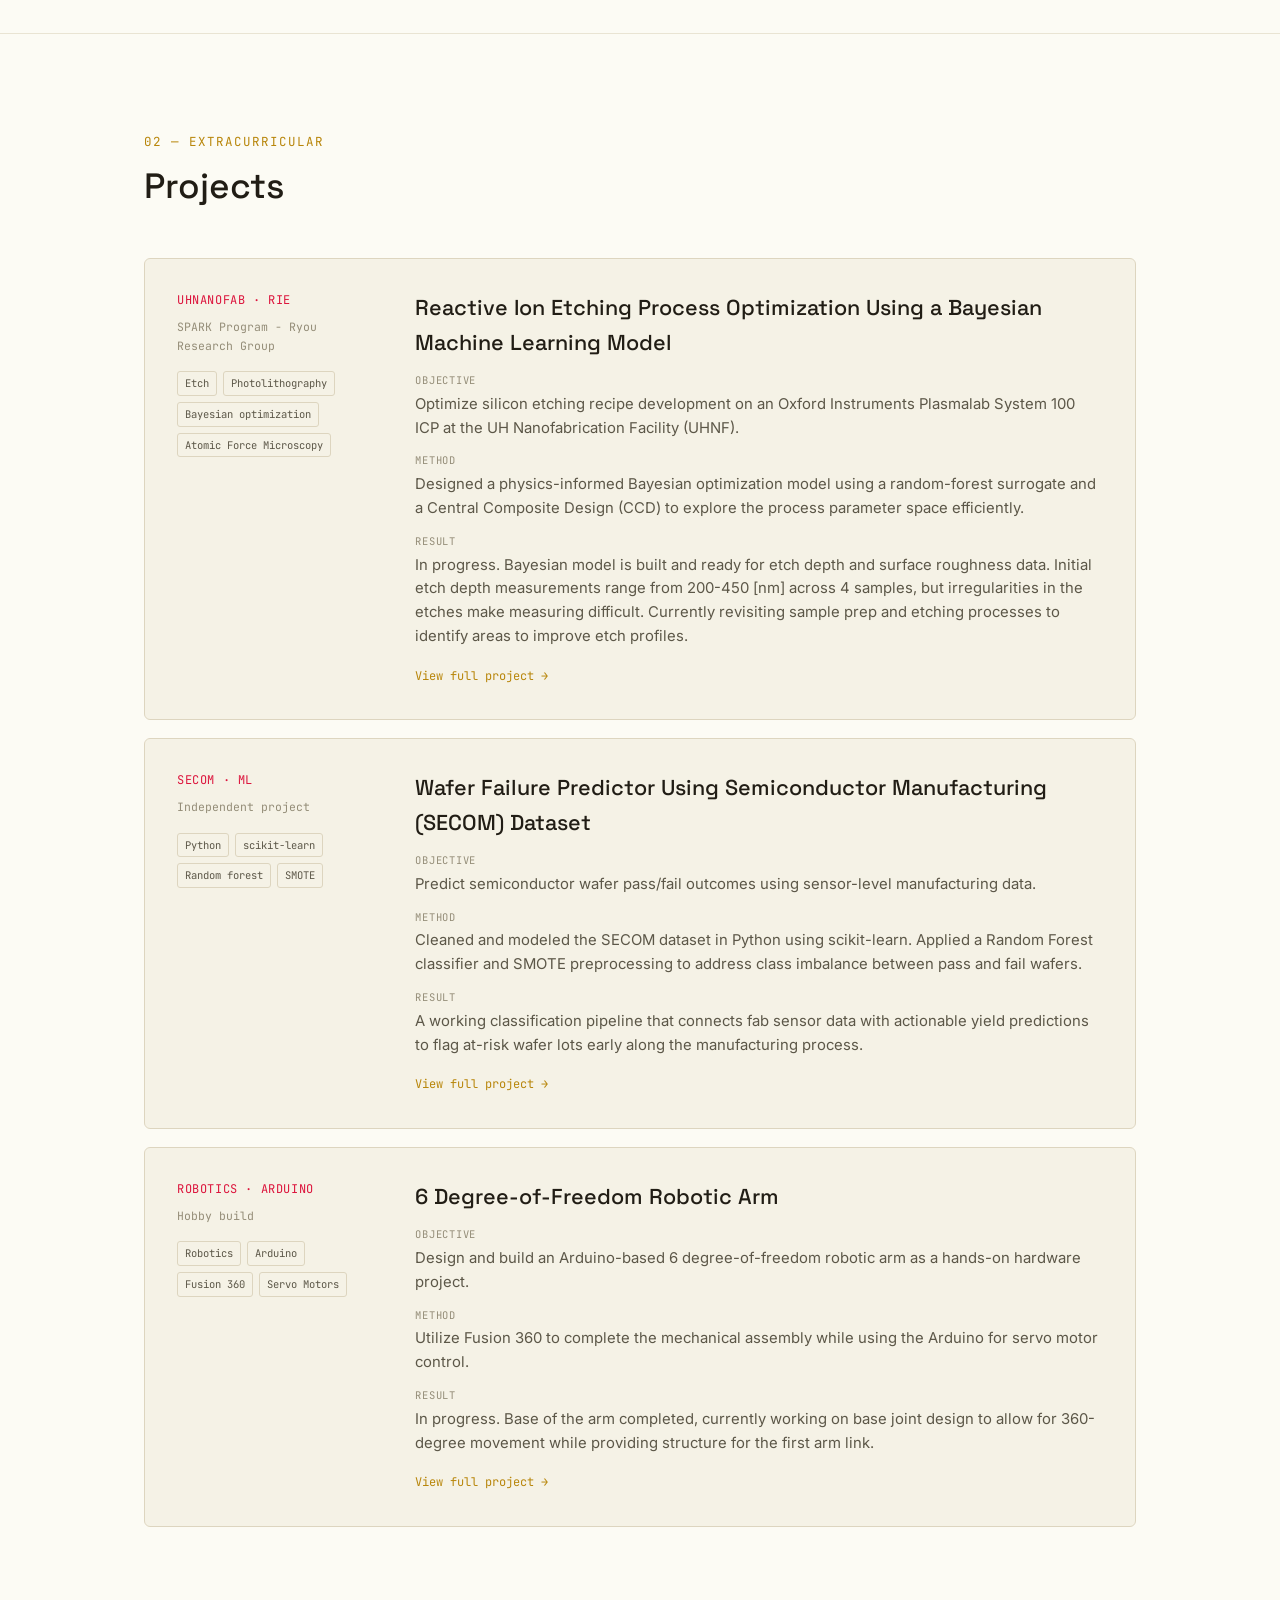
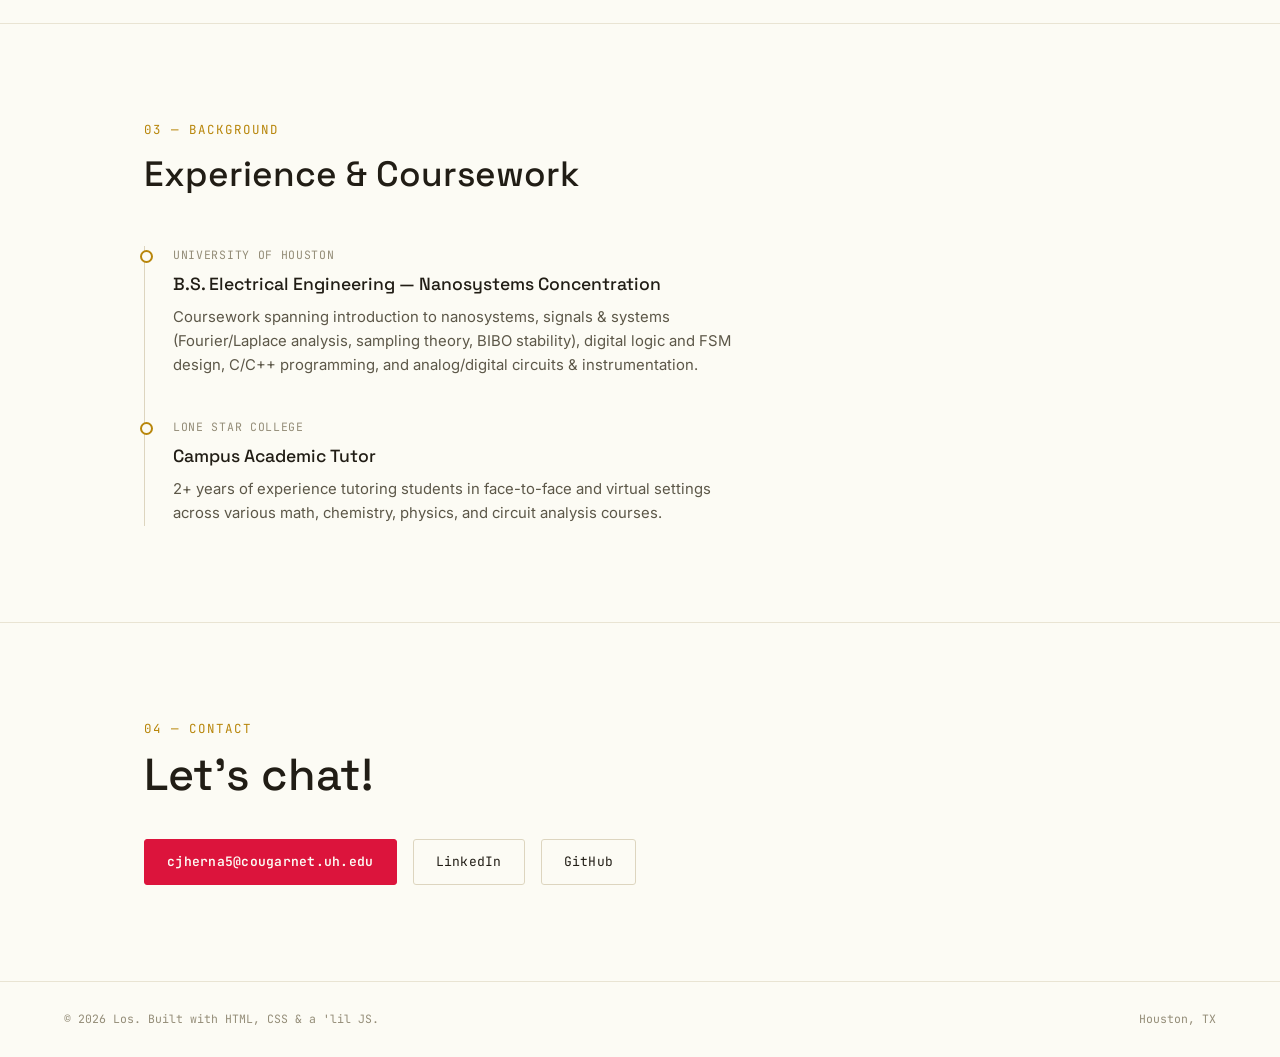
==== commit 6886f5c7: "Resume update" ====
--- a/index.html
+++ b/index.html
@@ -46,7 +46,7 @@
       </p>
       <div class="hero-actions reveal">
         <a href="#projects" class="btn primary">View projects →</a>
-        <a href="assets/resume.pdf" class="btn">Download resume</a>
+        <a href="assets/Hernandez Carlos Resume.pdf" class="btn">Download resume</a>
         <a href="#contact" class="btn">Get in touch</a>
       </div>
     </div>
